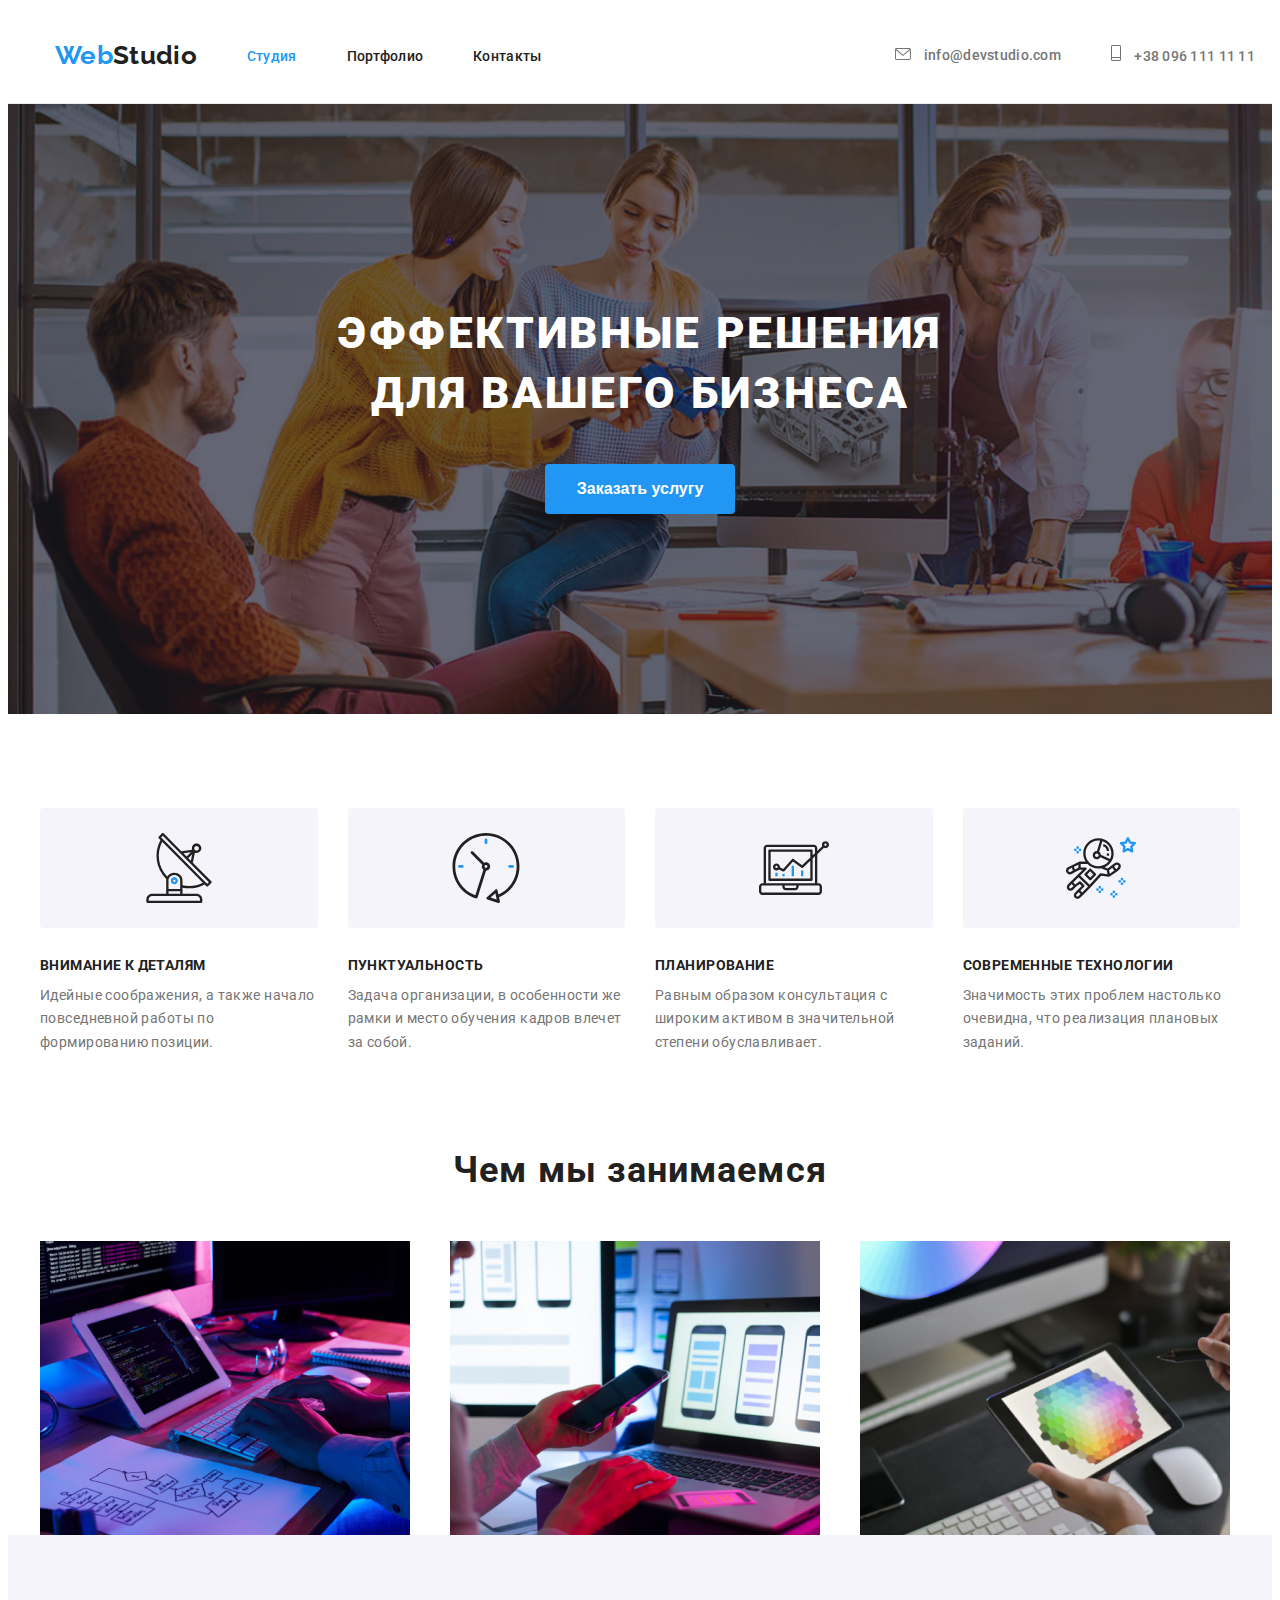
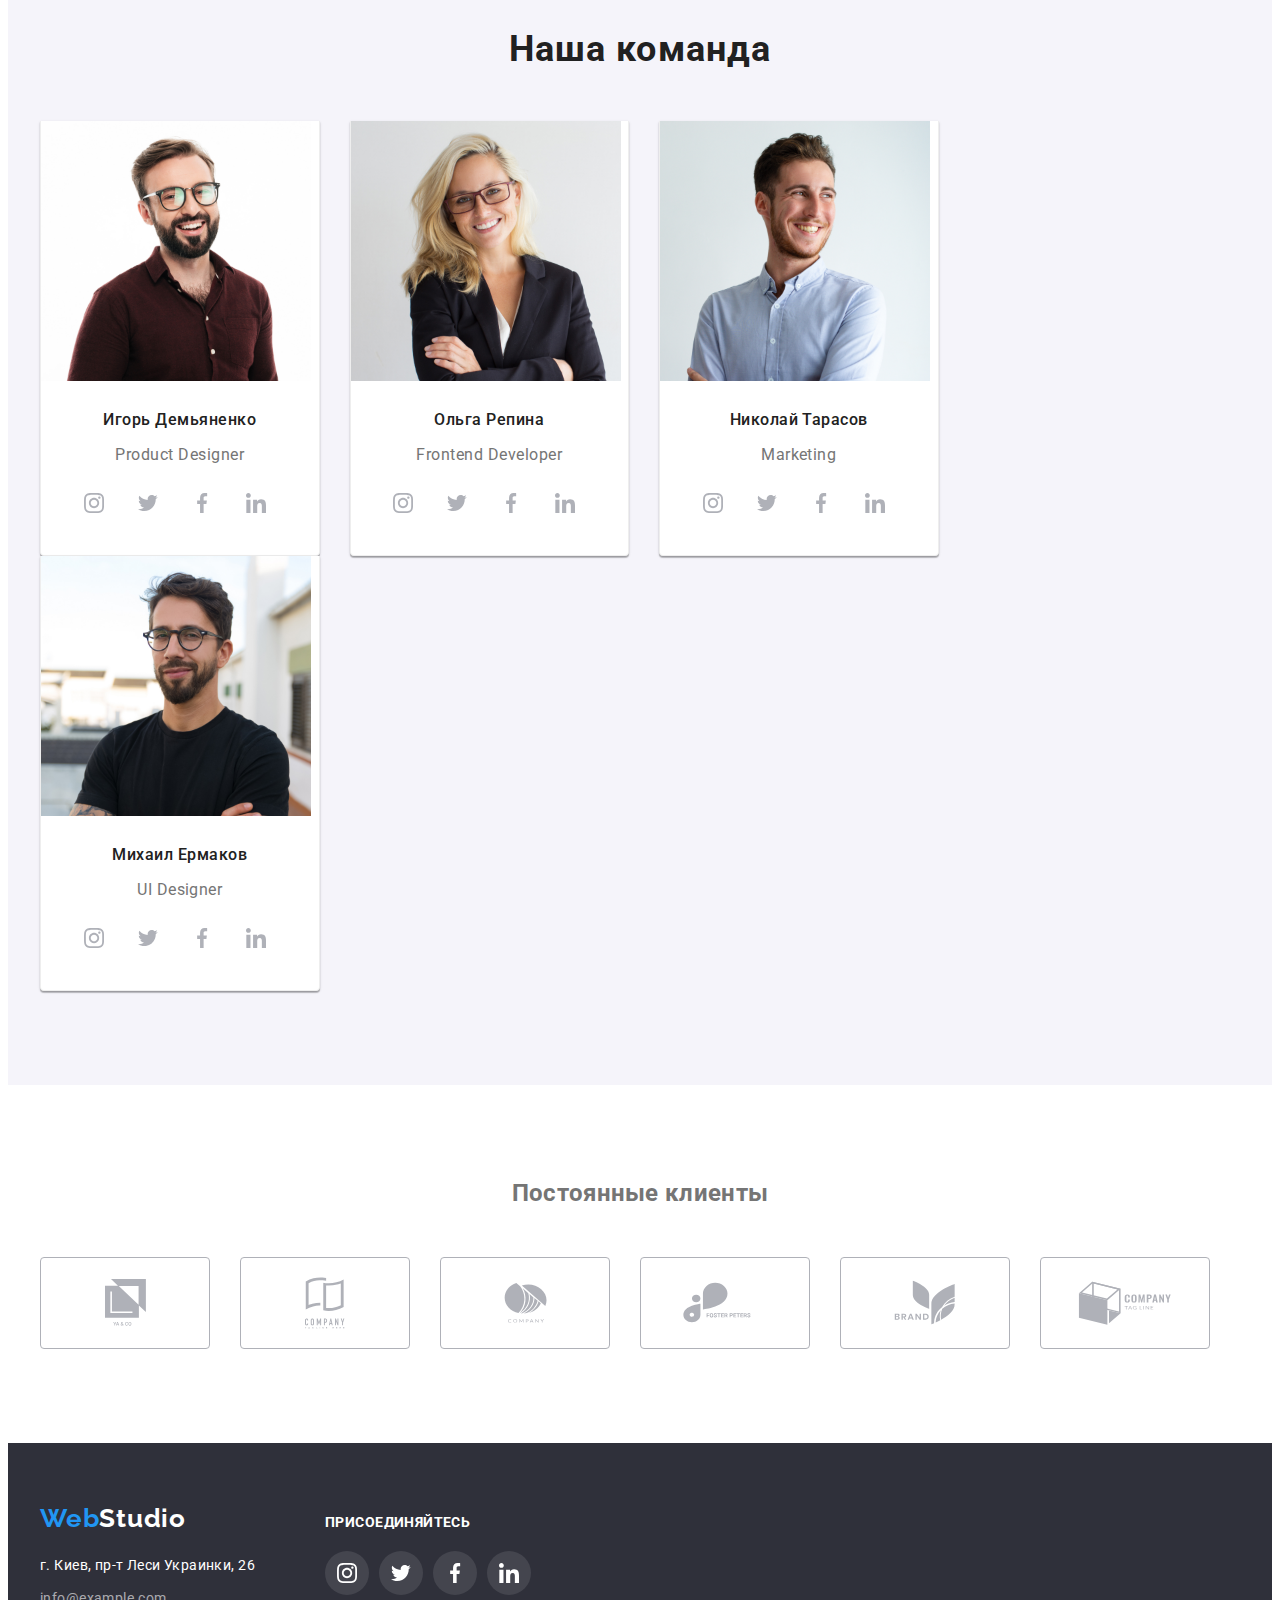
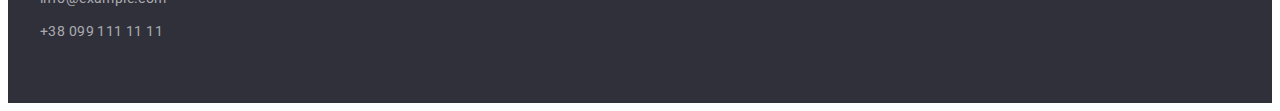
==== index.html @ 1c89daea "lool" ====
<!DOCTYPE html>
<html lang="en">
<head>
    <meta charset="UTF-8">
    <meta http-equiv="X-UA-Compatible" content="IE=edge">
    <meta name="viewport" content="width=device-width, initial-scale=1.0">
    <title>Document</title>
    <link href="https://fonts.googleapis.com/css2?family=Roboto:wght@400;500;700;900&display=swap" rel="stylesheet">
    <link href="https://fonts.googleapis.com/css2?family=Raleway:wght@700&display=swap" rel="stylesheet">
    <link rel="stylesheet" href="https://cdnjs.cloudflare.com/ajax/libs/modern-normalize/1.1.0/modern-normalize.min.css" integrity="sha512-wpPYUAdjBVSE4KJnH1VR1HeZfpl1ub8YT/NKx4PuQ5NmX2tKuGu6U/JRp5y+Y8XG2tV+wKQpNHVUX03MfMFn9Q==" crossorigin="anonymous" referrerpolicy="no-referrer" />
<link rel="stylesheet" href="./css/styles.css">
</head>

<body>
    <header class="page-header">
        <div class="container main-nav" >
        <a href="" class="logo">Web<span class="logo-studio">Studio</span></a>
      
        <nav class="head-nav"> 
            <ul class="site-nav list">
                <li class="item"><a href="" class="link active-storage">Студия</a></li>
                <li class="item"><a href="portfolio.html" class="link">Портфолио</a></li>
                <li class="item"><a href="" class="link">Контакты</a></li>
            </ul>
        </nav>

        <ul class="auth-nav">
            <li class="item">
                <a href="mailto:info@devstudio.com" class="content">
                <svg class="contact-svg" height="12" width="16">
                    <use href="../image/sprite.svg#icon-post" class="contact-hover"></use>
                </svg>
                 info@devstudio.com
            </a>
        </li>
            <li class="item">
                <a href="tell:+380961111111" class="content">
                <svg class="contact-svg" height="16" width="10">
                    <use href="../image/sprite.svg#icon-phone-number" class="contact-hover"></use>
                </svg>
                +38 096 111 11 11  
            </a>
        </li>

        </ul>
    </div>
    </header>

    <div class="container">

    </div>

        <main>
        <section class="hero">
            <div class="hero-section">
            <h1 class="hero-title">Эффективные решения <br>
                для вашего бизнеса</h1>
            <button type="button" class="hero-button">
                Заказать услугу
            </button>
        </div>
        </section>

    <section class="head-info-section section">
        <div class="container main-info">
        <ul class="site-info">
            <li class="item advantages-content icon-antena">
                <h2 class="section-title">Внимание к деталям</h2>
                <p class="section-p">
                    Идейные соображения, а также начало повседневной 
                    работы по формированию позиции.
                </p>
            </li>
            <li class="item advantages-content icon-time">
                <h2 class="section-title">Пунктуальность</h2>
                <p class="section-p">
                    Задача организации, в особенности же
                     рамки и место обучения кадров влечет за собой.
                </p>
            </li>
            <li class="item advantages-content icon-notebook">
                <h2 class="section-title">Планирование</h2>
                <p class="section-p">
                    Равным образом консультация с 
                    широким активом в значительной степени обуславливает.
                </p>
            </li>
            <li class="item advantages-content icon-cosmo">
                <h2 class="section-title">Современные технологии</h2>
                <p class="section-p">
                    Значимость этих
                     проблем настолько очевидна, что реализация плановых заданий.
                </p>
            </li>
        </ul>
    </div>
    </section>

    <section class="index-photo-section ">
        <div class="container">

        <h2 class="index-photo-title">Чем мы занимаемся</h2>
        
        <ul class="index-photo-list">
            <li class="index-photo-item">
                <img src="image/img.jpg" alt="Планшет с клавиатурой" width="370">
            </li>
            <li class="index-photo-item">
                <img src="image/float.jpg" alt="Телефон в руках" width="370">
            </li>
            <li class="index-photo-item">
                <img src="image/gg.jpg" alt="Палитра в планешете" width="370">           
            </li>
        </ul>
    </div>
    </section>

    <section class="team-section section" >
        <div class="container">

        <h2 class="team-section-title">Наша команда</h2>
        
        <ul class="team-list">
            <li class="team-item">
                <img src="image/team1.jpg" alt="фото Игорь Демьяненко" width="270">
            <div class="team-div">
                <h3 class="name">Игорь Демьяненко</h3>
                <p class="section-p3">Product Designer</p>
                
                <ul class="social-list">
                    <li class="social-item">
                        <a href ="" class="social-link">
                            <svg class="social-icon" height="20" width="20">
                                <use href="../image/sprite.svg#icon-instagram"></use>
                            </svg>
                        </a>  
                    </li>
                    <li class="social-item">
                        <a href ="" class="social-link">
                            <svg class="social-icon" height="20" width="20">
                                <use href="../image/sprite.svg#icon-twitter"></use>
                            </svg>
                        </a> 
                    </li>
                    <li class="social-item">
                        <a href ="" class="social-link">
                            <svg class="social-icon" height="20" width="20">
                                <use href="../image/sprite.svg#icon-facebook"></use>
                            </svg>
                        </a> 
                    </li>
                    <li class="social-item">
                        <a href ="" class="social-link">
                            <svg class="social-icon" height="20" width="20">
                                <use href="../image/sprite.svg#icon-linkedin"></use>
                            </svg>
                        </a> 
                    </li>
                </ul>
            </div>
            </li>

            <li class="team-item">
                <img src="image/team2.jpg" alt="фото Ольга Репина" width="270">
                <div class="team-div">
                <h3 class="name">Ольга Репина</h3>
                <p class="section-p3">Frontend Developer</p>
                
                <ul class="social-list">
                    <li class="social-item">
                        <a href ="" class="social-link">
                            <svg class="social-icon" height="20" width="20">
                                <use href="../image/sprite.svg#icon-instagram"></use>
                            </svg>
                        </a>  
                    </li>
                    <li class="social-item">
                        <a href ="" class="social-link">
                            <svg class="social-icon" height="20" width="20">
                                <use href="../image/sprite.svg#icon-twitter"></use>
                            </svg>
                        </a> 
                    </li>
                    <li class="social-item">
                        <a href ="" class="social-link">
                            <svg class="social-icon" height="20" width="20">
                                <use href="../image/sprite.svg#icon-facebook"></use>
                            </svg>
                        </a> 
                    </li>
                    <li class="social-item">
                        <a href ="" class="social-link">
                            <svg class="social-icon" height="20" width="20">
                                <use href="../image/sprite.svg#icon-linkedin"></use>
                            </svg>
                        </a> 
                    </li>
                </ul>
            </div>
            </li>

            <li class="team-item">
                <img src="image/team4.jpg" alt="фото Николай Тарасов" width="270">
                <div class="team-div">
                <h3 class="name">Николай Тарасов</h3>
                <p class="section-p3">Marketing</p>

                <ul class="social-list">
                    <li class="social-item">
                        <a href ="" class="social-link">
                            <svg class="social-icon" height="20" width="20">
                                <use href="../image/sprite.svg#icon-instagram"></use>
                            </svg>
                        </a>  
                    </li>
                    <li class="social-item">
                        <a href ="" class="social-link">
                            <svg class="social-icon" height="20" width="20">
                                <use href="../image/sprite.svg#icon-twitter"></use>
                            </svg>
                        </a> 
                    </li>
                    <li class="social-item">
                        <a href ="" class="social-link">
                            <svg class="social-icon" height="20" width="20">
                                <use href="../image/sprite.svg#icon-facebook"></use>
                            </svg>
                        </a> 
                    </li>
                    <li class="social-item">
                        <a href ="" class="social-link">
                            <svg class="social-icon" height="20" width="20">
                                <use href="../image/sprite.svg#icon-linkedin"></use>
                            </svg>
                        </a> 
                    </li>
                </ul>
            </div>
            </li>

            <li class="team-item">
                <img src="image/team3.jpg" alt="фото Михаил Ермаков" width="270">
                <div class="team-div">
                <h3 class="name">Михаил Ермаков</h3>
                <p class="section-p3">UI Designer</p>

                <ul class="social-list">
                    <li class="social-item">
                        <a href ="" class="social-link">
                            <svg class="social-icon" height="20" width="20">
                                <use href="../image/sprite.svg#icon-instagram"></use>
                            </svg>
                        </a>  
                    </li>
                    <li class="social-item">
                        <a href ="" class="social-link">
                            <svg class="social-icon" height="20" width="20">
                                <use href="../image/sprite.svg#icon-twitter"></use>
                            </svg>
                        </a> 
                    </li>
                    <li class="social-item">
                        <a href ="" class="social-link">
                            <svg class="social-icon" height="20" width="20">
                                <use href="../image/sprite.svg#icon-facebook"></use>
                            </svg>
                        </a> 
                    </li>
                    <li class="social-item">
                        <a href ="" class="social-link">
                            <svg class="social-icon" height="20" width="20">
                                <use href="../image/sprite.svg#icon-linkedin"></use>
                            </svg>
                        </a> 
                    </li>
                </ul>
            </div>
            </li>
        </ul>
    </div>
    </section>

    <section class="regular-clients-section section">
        <div class="container">
      <h2 class="regular-clients-title">Постоянные клиенты</h2>
      <ul class="regular-clients-list">
        <li class="regular-clients-item">
            <a href="" class="regular-clients-link">
            <svg class="" height="47" width="41">
                <use href="../image/sprite.svg#icon-group-6"></use>
            </svg>
        </a>
        </li>
        <li class="regular-clients-item">
            <a href="" class="regular-clients-link">
            <svg class="" height="52" width="40">
                <use href="../image/sprite.svg#icon-group-4"></use>
            </svg>
        </a>
        </li>
        <li class="regular-clients-item">
            <a href="" class="regular-clients-link">
            <svg class="" height="41" width="43">
                <use href="../image/sprite.svg#icon-group-1"></use>
            </svg>
        </a>
        </li>
        <li class="regular-clients-item">
            <a href="" class="regular-clients-link">
            <svg class="" height="41" width="84">
                <use href="../image/sprite.svg#icon-group-2"></use>
            </svg>
        </a>
        </li>
        <li class="regular-clients-item">
            <a href="" class="regular-clients-link">
            <svg class="" height="45" width="62">
                <use href="../image/sprite.svg#icon-group-3"></use>
            </svg>
        </a>
        </li>
        <li class="regular-clients-item">
            <a href="" class="regular-clients-link">
            <svg class="" height="44" width="94">
                <use href="../image/sprite.svg#icon-group5"></use>
            </svg>
        </a>
        </li>
      </ul>
    </div>
    </section>
    </main>

    <footer class="footer">
        <div class="container footer-container">
        <div class="low-nav">
        <a href="" class="low-logo">Web<span class="logo-studio4">Studio</span></a>
    <address>
        <ul class="footer-list">
            <li class="footer-list-item address">
                <a href="" class="address">г. Киев, пр-т Леси Украинки, 26</a>
            </li>
            <li class="footer-list-item footer-post">
                <a href="" class="footer-post">info@example.com</a>
            </li>
            <li class="footer-list-item footer-number">
                <a href="" class="footer-number">+38 099 111 11 11</a>
            </li>
        </ul>
    </address>
    </div>
    <div class="social-link-section">
        <h2 class="social-link-title">присоединяйтесь</h2>
        <ul class="social-link-list">
            <li class="social-link-item">
                <a href ="" class="footer-social-link">
                <svg class="footer-social-icon" height="20" width="20">
                    <use href="../image/sprite.svg#icon-instagram"></use>
                </svg>
            </a>
            </li>
            <li class="social-link-item">
                <a href ="" class="footer-social-link">
                    <svg class="footer-social-icon" height="20" width="20">
                        <use href="../image/sprite.svg#icon-twitter"></use>
                    </svg>
                </a>  
            </li> 
            <li class="social-link-item">
                <a href ="" class="footer-social-link">
                    <svg class="footer-social-icon" height="20" width="20">
                        <use href="../image/sprite.svg#icon-facebook"></use>
                    </svg>
                </a>  
            </li>
            <li class="social-link-item">
                <a href ="" class="footer-social-link">
                    <svg class="footer-social-icon" height="20" width="20">
                        <use href="../image/sprite.svg#icon-linkedin"></use>
                    </svg>
                </a>  
            </li>
        </ul>
    </div>
</div>
    </footer>
</body>
</html>
---- css/styles.css ----
:root {
  --primary-text-color: #757575;
  --caption-text-color: #212121;
  --title-text-color: #ffffff;
  --accent-color: #2196f3;
  --dark-backgroung: #2f303a;
  --light-background: #f5f4fa;
  --footer-text-color: rgba(255, 255, 255, 0.6);
}

body {  
    background-color: #ffffff;
    color: var(--primary-text-color) ;
    ;
    font-family: Roboto, sans-serif;
    letter-spacing: 0.02em;
}

h1,
h2,
h3,
h4,
h5,
h6,
p {
 margin-top: 0;
 margin-bottom: 0;
}

ul,
ol {
  margin-top: 0;
  margin-bottom: 0;
  padding-left: 0;
}
img {
  display: block;
  max-width: 100%;
  height: auto;
}

.list {
  padding: 0;
  margin: 0;
  font-weight: 500;
font-size: 16px;
line-height: 1.62;
letter-spacing: 0.03em;
}

.list {
  list-style: none;
}
.container {
  margin: 0 auto;
  padding: 0 15px;
  width: 1200px;
}
.page-header {
  background-color: #ffffff;
  padding: 32px;
  border-bottom: 1px solid #ececec;
}

/* _______MAIN-NAV_______ */

.main-nav {
  display: flex;
  align-items: center;
}


ul {
    list-style: none;
}

/* цвет основного текста #212121 */

/* вторичный цвет текста #757575 */

/* третий rgba(255, 255, 255, 0,6) */

/* белый #FFFFFF */

/* акцент #2196F3 */

/* основной цвет фона #FFFFFF */

/* вторичный цвет фона #F5F4FA */

/* доп цвет фона #2F303A */

.logo {
    color: var(--accent-color);
    text-decoration: none;
    font-family: Raleway, cursive;
    font-style: normal;
    font-weight: 700;
    font-size: 26px;
    line-height: 1.19;
}

.low-logo {
  color: var(--caption-text-color);
  text-decoration: none;
  font-family: Raleway, cursive;

  font-size: 26px;
line-height: 1.19;
letter-spacing: 0.03em;
color: var(--accent-color);
font-weight: 700;
}


/* site nav */

.head-nav {
  margin-left: 50px;
}

.site-nav {
  display: flex;
}

.site-nav .item + .item {
  margin-left: 50px;
}



.site-nav .link {
    color: var(--caption-text-color);
    text-decoration: none;

font-style: normal;
font-weight: 500;
font-size: 14px;
line-height: 1.14;
letter-spacing: 0.02em;

}
.site-nav .active-storage {
    color: var(--accent-color);
    text-decoration: none;
    font-size: 14px;
line-height: 1.14;
letter-spacing: 0.02em;

color: var(--accent-color);

}
.site-nav .link:hover,
.site-nav .link:focus {
  color: var(--accent-color);
}

.site-info {
  display: flex;
  flex-wrap: wrap;
  margin-left: -30px;
}

.regular-clients-title {
  display: flex;
  justify-content: center;
  margin-bottom: 50px;
}

.regular-clients-link:hover {
 fill: #2196f3;
 border: 1px solid #2196f3;
}

.regular-clients-list {
  display: flex;
}

.regular-clients-link {
  width: 170px;
  height: 92px;
  fill: rgba(175, 177, 184, 1);
  border: 1px solid #AFB1B8;
  box-sizing: border-box;
  border-radius: 4px;
  display: flex;
  justify-content: center;
  align-items: center;
}

.regular-clients-item:not(:last-child) {
  margin-right: 30px;
}


.hero {
  background-image: linear-gradient(
    to right,
   rgba(47, 48, 58, 0.4),
   rgba(47, 48, 58, 0.4)
    ),
    url("../image/background.jpg");
  text-align: center;
  padding: 200px 0;
  max-width: 1600px;
  background-size: cover;
  background-repeat: no-repeat;
  background-color: var(--dark-backgroung); 
}


.hero-title {
  color: var(--title-text-color);
  margin-top: 0;

font-style: normal;
font-weight: 900;
font-size: 44px;
line-height: 1.36;


text-align: center;
letter-spacing: 0.06em;
text-transform: uppercase;
}

.content {
  text-decoration: none;
  font-weight: 500;
  font-size: 14px;
  line-height: 1.14;
  letter-spacing: 0.02em;
  
  color: #757575;
}

.content:hover,
 
.content:focus {
   color: var(--accent-color); 
}

.content:hover,
.content:focus {
 color: var(--accent-color);
}

.auth-nav {
  display: flex;
  margin-left: auto;
}

.auth-nav .item + .item {
  margin-left: 50px;
}

.footer
.content {  
   color: rgba(255, 255, 255, 0.6);
   text-decoration: none;
}

.footer .content:hover,
.footer .content:focus {
   color: var(--accent-color); 
}

.index-photo-list {
  display: flex;
  flex-wrap: wrap;
  margin-left: -30px;
}

.index-photo-item {
  --grid-item: 3;
  margin-left: 30px;
}

.index-photo-item {
  flex-basis: calc((100% - 30px * var(--grid-item)) / var(--grid-item));
}

.team-list {
  display: flex;
  flex-wrap: wrap;
  margin-left: -30px;

}

.team-item {
  --grid-item: 4;
  margin-left: 30px ;
  background-color: #ffffff;
}

.team-item {
  flex-basis: calc((100% - 30px * var(--grid-item)) / var(--grid-item));
}

.advantages-content {
  --grid-item: 4;
  margin-left: 30px;
}

.advantages-content::before {
  display: block;
  background-size: contain;
  background-position: center;
  background-repeat: no-repeat;
  content: '';
  height: 120px;
  margin-bottom: 30px;
  background-color: #F5F4FA;
  border-radius: 4px;
}

.icon-antena::before {
  background-image: url(../image/info-section/Group\ 1.svg);
}

.icon-time::before {
  background-image: url(../image/info-section/Group\ 2.svg);
}

.icon-notebook::before {
  background-image: url(../image/info-section/Group\ 3.svg);
}

.icon-cosmo::before {
  background-image: url(../image/info-section/Group\ 4.svg)
}


.advantages-content {
  flex-basis: calc((100% - 30px * var(--grid-item)) / var(--grid-item));
}

.section {
  padding: 94px 0;
}

.team-section {
  background-color: #F5F4FA;
}
 
.contact-svg {
  margin-right: 10px;
  fill: currentColor;
}

.content:hover,
.content:focus {
  color: #2196f3;
}
.section-title {
  font-size: 14px;
  line-height: 1.14;
  letter-spacing: 0.03em;
  text-transform: uppercase;
  font-weight: 700;
  margin-bottom: 10px ;
  
  color: var(--caption-text-color);
}

.section-p {
  font-size: 14px;
line-height: 1.71;
letter-spacing: 0.03em;
}

.index-photo-title {
  font-size: 36px;
  line-height: 1.17;
  text-align: center;
  letter-spacing: 0.03em;
  margin-bottom: 50px;
  
  color: var(--caption-text-color);
  
}

.team-item{
  box-shadow: 0px 1px 3px rgb(0 0 0 / 12%), 
  0px 1px 1px rgb(0 0 0 / 14%),
   0px 2px 1px rgb(0 0 0 / 20%);
    border-radius: 0px 0px 4px 4px;
  border-bottom: 1px solid #eeeeee;
    border-left: 1px solid #eeeeee;
    border-right: 1px solid #eeeeee;
  
}

.team-div {
  padding-top: 30px;
  padding-bottom: 30px;
  text-align: center;
}

.name {
  font-weight: 500;
font-size: 16px;
line-height: 1.18;
letter-spacing: 0.03em;
color: var(--caption-text-color);
margin-bottom: 16px;

}

.team-section-title {
  font-size: 36px;
line-height: 1.16;
text-align: center;
letter-spacing: 0.03em;
font-weight: 700;
margin-bottom: 50px;

color: var(--caption-text-color);
}

.section-p3 {
  font-size: 16px;
line-height: 1.18;
letter-spacing: 0.03em;
margin-bottom: 16px;

color: var(--primary-text-color);
}

.address {
  font-size: 14px;
line-height: 1.71;
letter-spacing: 0.03em;
font-style: normal;
text-decoration: none;
margin-top: 20px;

color: var(--title-text-color);
}

.footer-post {
  font-size: 14px;
line-height: 1.71;
letter-spacing: 0.03em;
text-decoration: none;
margin-top: 9px;

color: var(--footer-text-color);
}

.footer-number {
  font-size: 14px;
line-height: 1.71;
letter-spacing: 0.03em;
text-decoration: none;
margin-top: 9px;
  
color: var(--footer-text-color);
}



.hero-button {
  background-color: #2196f3;
  font-size: 16px;
line-height: 1.875;
border-radius: 4px;
border: none;
font-weight: 700;
cursor: pointer;
display: block;
margin: 40px auto 0 auto;
padding: 10px;
padding-left: 32px;
padding-right: 32px;

color: var(--title-text-color);
}

.footer {
  background-color: var(--dark-backgroung);
}

.footer-container {
  display: flex;
  align-items: baseline;
}

.social-link-section {
  margin-left: 70px;
}

.social-list {
  display: flex;
  justify-content: center;

}

.social-item {
  background-color: rgba(255, 255, 255, 0.1);
}


.social-link {
  fill: rgba(175, 177, 184, 1);
  width: 44px;
  height: 44px;
  border-radius: 50px;
  display: flex;
  justify-content: center;
  align-items: center;
}

.social-link:not(last-child) {
  margin-right: 10px;
}

.social-link:hover {
  background-color: #2196f3;
  fill: rgba(255, 255, 255, 1);
}

.footer-social-link {
  fill: rgba(255, 255, 255, 1);
  width: 44px;
  height: 44px;
  border-radius: 50px;
  background-color: rgba(255, 255, 255, 0.1);
  display: flex;
  justify-content: center;
  align-items: center;
}

.footer-social-link:hover {
  background-color: var(--accent-color);
}

.social-link-list {
  display: flex;
}

.social-link-title {
  margin-bottom: 20px;
  font-weight: 700;
  font-size: 14px;
  line-height: 1.14;
  letter-spacing: 0.03em;
  text-transform: uppercase;

color: var(--title-text-color);
}

.social-link-item:not(:last-child) {
  margin-right: 10px;
}

.low-footer {
  background-color: var(--dark-backgroung); 
}

/* PORTFOLIO */

.auth-nav-2 
.portfolio-post {
text-decoration: none;
font-weight: 500;
font-size: 14px;
line-height: 1.14;
letter-spacing: 0.02em;

color: #757575;
}

.portfolio-button-list {
  justify-content: center;
  margin-bottom: 50px;
  margin-left: -8px;
}

.portfolio-button-item:not(:last-child) {
  margin-left: 8px;
}



.portfolio-button-list {
  display: flex;
  flex-wrap: wrap;
}

.portfolio-button-item {
 margin-left: 8px;
}

.portfolio-button-item {
  flex-basis: calc((100% - 80px * var(--grid-item)) / var(--grid-item));
}


.auth-nav-2
.portfolio-number {
  text-decoration: none;
  font-weight: 500;
  font-size: 14px;
  line-height: 1.14;
  letter-spacing: 0.02em;
  
  color: #757575;
  }

.portfolio-number:hover,
.portfolio-number:focus {
color: var(--accent-color);
}

.portfolio-post:hover,
.portfolio-post:focus {
color: var(--accent-color);
}

.portfolio-number,
.portfolio-post {
  color: var(--caption-text-color);
}
.portfolio-photo-section {
  margin-left: -30px;
  margin-top: -30px;
  display: flex;
  flex-wrap: wrap;
  
}

.portfolio-item {
  margin-left: 30px;
  margin-top: 30px;
}


.portfolio-item:hover {
  box-shadow: 0px 1px 1px rgba(0, 0, 0, 0.12), 0px 4px 4px rgba(0, 0, 0, 0.06), 1px 4px 6px rgba(0, 0, 0, 0.16);
}

.portfolio-item:focus {
  box-shadow: 0px 1px 1px rgba(0, 0, 0, 0.12), 0px 4px 4px rgba(0, 0, 0, 0.06), 1px 4px 6px rgba(0, 0, 0, 0.16);
 }

.portfolio-title {
  font-weight: 700;
font-size: 18px;
line-height: 2;
letter-spacing: 0.06em;
margin-bottom: 4px;

color: var(--caption-text-color);
}

.photo-div-description {
  border-bottom: 1px solid #eeeeee;
    border-left: 1px solid #eeeeee;
    border-right: 1px solid #eeeeee;
    padding: 20px 24px;
}

.portfolio-p {
  font-size: 16px;
line-height: 1.87;
letter-spacing: 0.03em;

color: var(--primary-text-color);
}

.portfolio-low-logo {
  font-family: Raleway, cursive;
  text-decoration: none;
  font-weight: 700;
font-size: 26px;
line-height: 1.19;
letter-spacing: 0.03em;

color: var(--accent-color);

}

.footer-list {
  display: inline-block;
}

.footer-list-item {
  font-size: 14px;
  line-height: 1.71;
  letter-spacing: 0.03em;
  font-style: normal;
  text-decoration: none;

}

.footer {
  padding: 60px 0 60px 0;
}


.portfolio-address {
  font-size: 14px;
line-height: 1.71;
letter-spacing: 0.03em;
font-style: normal;
text-decoration: none;


color: var(--title-text-color);
}

.portfolio-post2 {
  font-size: 14px;
line-height: 1.71;
letter-spacing: 0.03em;
text-decoration: none;

color: var(--footer-text-color);
}

.portfolio-number2 {
  font-size: 14px;
line-height: 1.71;
letter-spacing: 0.03em;
text-decoration: none;

color: var(--footer-text-color);
}
 
.button-item {
font-weight: 500;
font-size: 16px;
line-height: 1.62;
background-color: var(--light-background);
padding: 6px 22px;
text-align: center;
letter-spacing: 0.03em;
border-radius: 4px;
border: none;

color: #212121;
}



.button-item:hover,
.button-item:focus {
  color: var(--title-text-color);
  background-color: var(--accent-color);
}



.logo-studio {
  color: var(--caption-text-color);
}

.logo-studio2 {
  color: var(--title-text-color);
}

.logo-studio3 {
  color: var(--caption-text-color);
}

.logo-studio4 {
  color: var(--title-text-color);
}
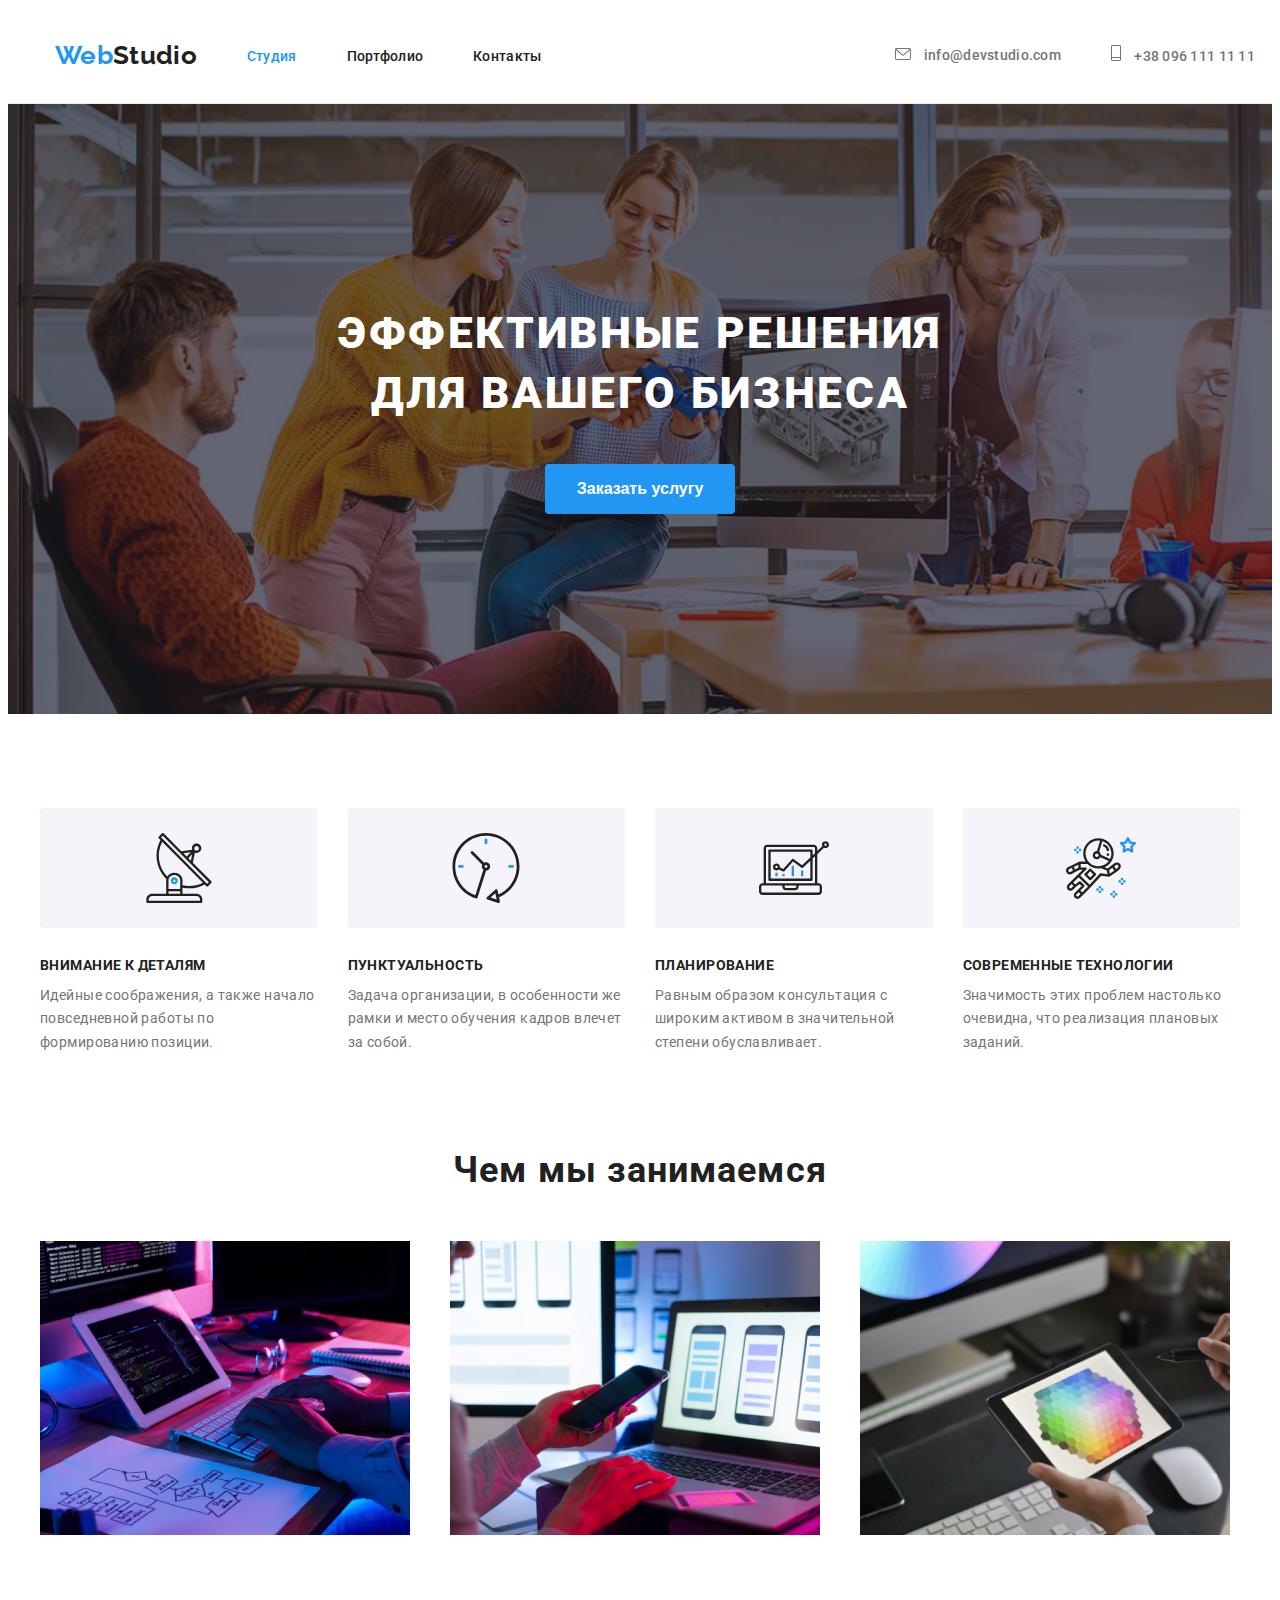
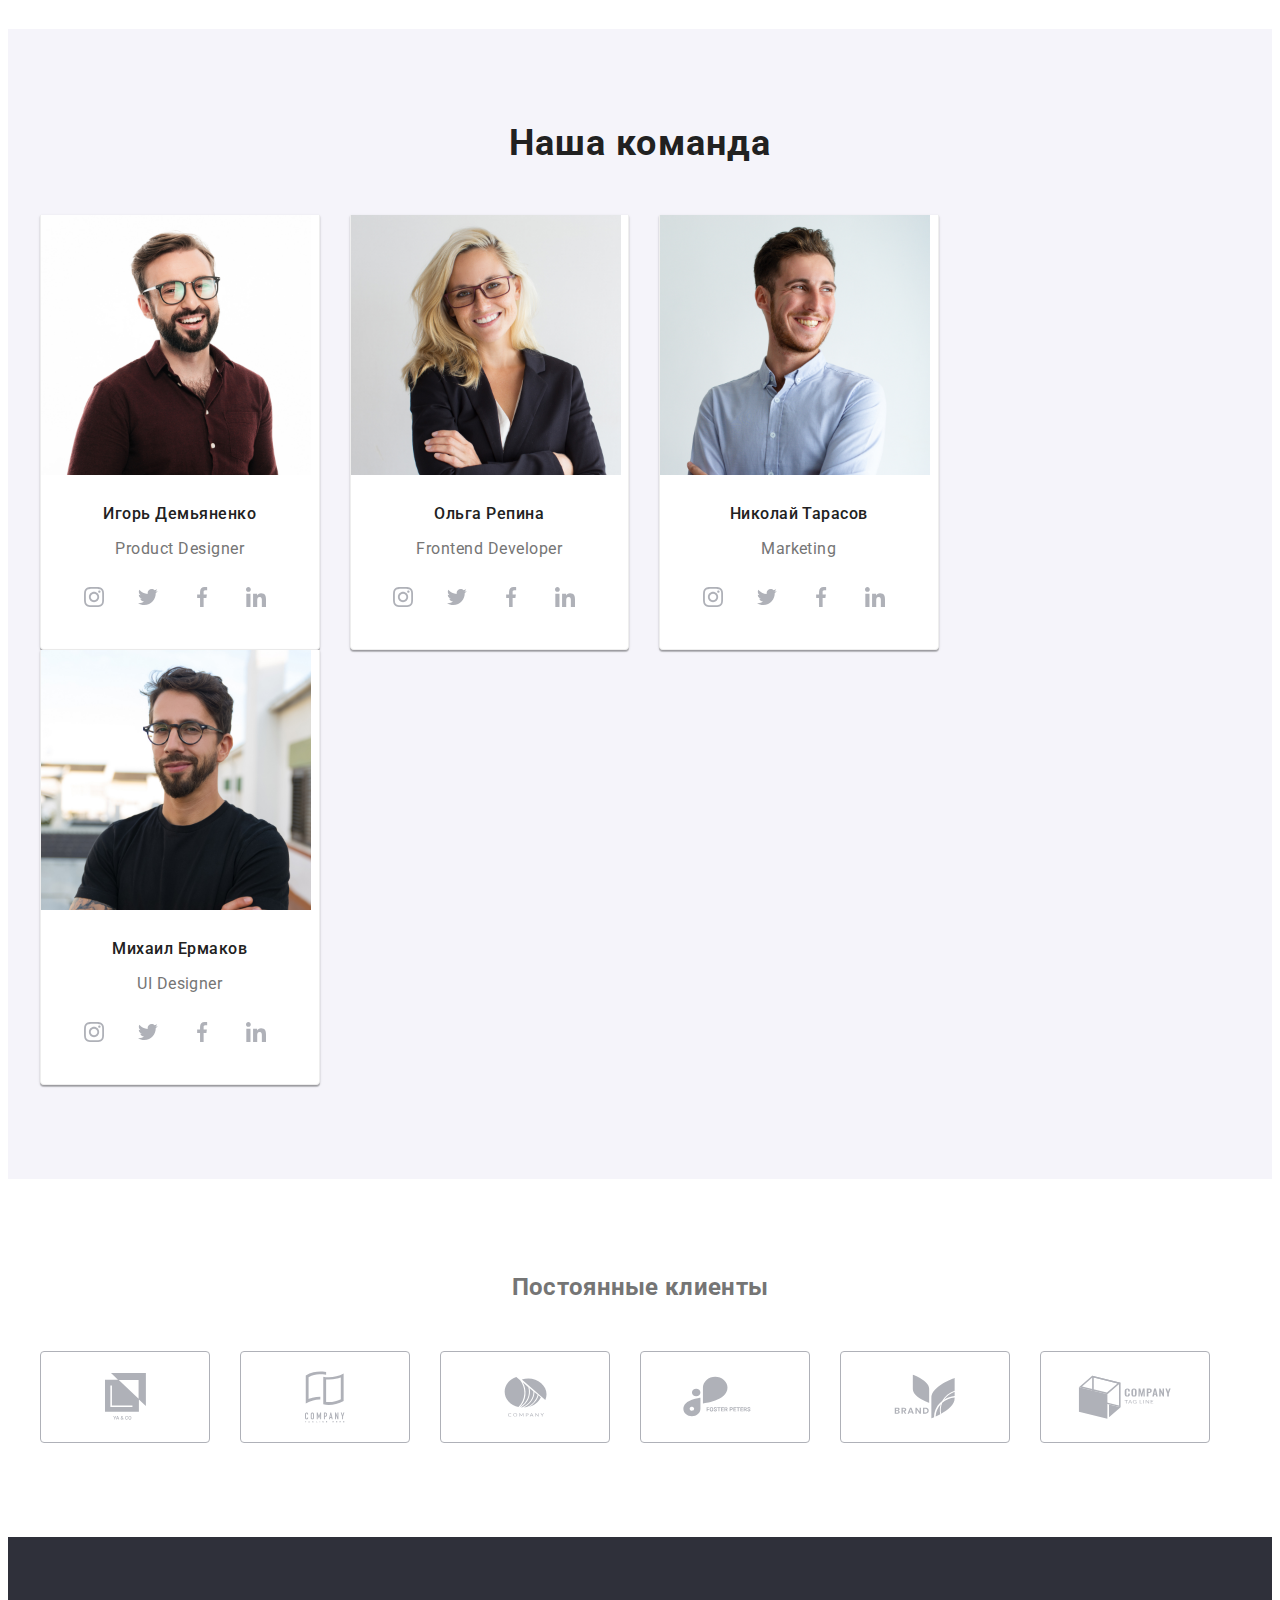
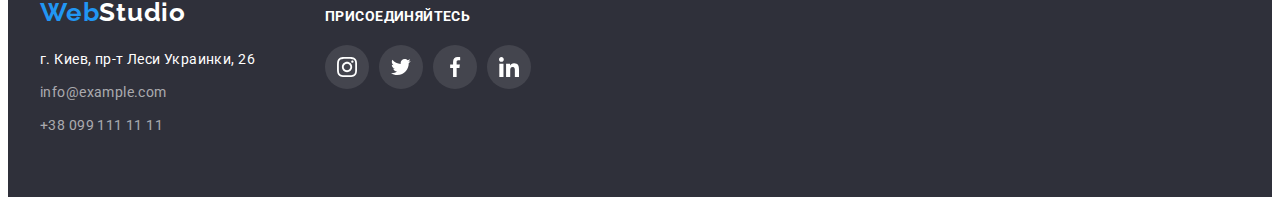
==== commit daf231e0: "lol" ====
--- a/index.html
+++ b/index.html
@@ -28,7 +28,7 @@
             <li class="item">
                 <a href="mailto:info@devstudio.com" class="content">
                 <svg class="contact-svg" height="12" width="16">
-                    <use href="../image/sprite.svg#icon-post" class="contact-hover"></use>
+                    <use href="./image/sprite.svg#icon-post" class="contact-hover"></use>
                 </svg>
                  info@devstudio.com
             </a>
@@ -36,7 +36,7 @@
             <li class="item">
                 <a href="tell:+380961111111" class="content">
                 <svg class="contact-svg" height="16" width="10">
-                    <use href="../image/sprite.svg#icon-phone-number" class="contact-hover"></use>
+                    <use href="./image/sprite.svg#icon-phone-number" class="contact-hover"></use>
                 </svg>
                 +38 096 111 11 11  
             </a>
@@ -96,9 +96,8 @@
     </div>
     </section>
 
-    <section class="index-photo-section ">
+    <section class="index-photo-section section ">
         <div class="container">
-
         <h2 class="index-photo-title">Чем мы занимаемся</h2>
         
         <ul class="index-photo-list">
@@ -131,28 +130,28 @@
                     <li class="social-item">
                         <a href ="" class="social-link">
                             <svg class="social-icon" height="20" width="20">
-                                <use href="../image/sprite.svg#icon-instagram"></use>
+                                <use href="./image/sprite.svg#icon-instagram"></use>
                             </svg>
                         </a>  
                     </li>
                     <li class="social-item">
                         <a href ="" class="social-link">
                             <svg class="social-icon" height="20" width="20">
-                                <use href="../image/sprite.svg#icon-twitter"></use>
-                            </svg>
-                        </a> 
-                    </li>
-                    <li class="social-item">
-                        <a href ="" class="social-link">
-                            <svg class="social-icon" height="20" width="20">
-                                <use href="../image/sprite.svg#icon-facebook"></use>
-                            </svg>
-                        </a> 
-                    </li>
-                    <li class="social-item">
-                        <a href ="" class="social-link">
-                            <svg class="social-icon" height="20" width="20">
-                                <use href="../image/sprite.svg#icon-linkedin"></use>
+                                <use href="./image/sprite.svg#icon-twitter"></use>
+                            </svg>
+                        </a> 
+                    </li>
+                    <li class="social-item">
+                        <a href ="" class="social-link">
+                            <svg class="social-icon" height="20" width="20">
+                                <use href="./image/sprite.svg#icon-facebook"></use>
+                            </svg>
+                        </a> 
+                    </li>
+                    <li class="social-item">
+                        <a href ="" class="social-link">
+                            <svg class="social-icon" height="20" width="20">
+                                <use href="./image/sprite.svg#icon-linkedin"></use>
                             </svg>
                         </a> 
                     </li>
@@ -170,28 +169,28 @@
                     <li class="social-item">
                         <a href ="" class="social-link">
                             <svg class="social-icon" height="20" width="20">
-                                <use href="../image/sprite.svg#icon-instagram"></use>
+                                <use href="./image/sprite.svg#icon-instagram"></use>
                             </svg>
                         </a>  
                     </li>
                     <li class="social-item">
                         <a href ="" class="social-link">
                             <svg class="social-icon" height="20" width="20">
-                                <use href="../image/sprite.svg#icon-twitter"></use>
-                            </svg>
-                        </a> 
-                    </li>
-                    <li class="social-item">
-                        <a href ="" class="social-link">
-                            <svg class="social-icon" height="20" width="20">
-                                <use href="../image/sprite.svg#icon-facebook"></use>
-                            </svg>
-                        </a> 
-                    </li>
-                    <li class="social-item">
-                        <a href ="" class="social-link">
-                            <svg class="social-icon" height="20" width="20">
-                                <use href="../image/sprite.svg#icon-linkedin"></use>
+                                <use href="./image/sprite.svg#icon-twitter"></use>
+                            </svg>
+                        </a> 
+                    </li>
+                    <li class="social-item">
+                        <a href ="" class="social-link">
+                            <svg class="social-icon" height="20" width="20">
+                                <use href="./image/sprite.svg#icon-facebook"></use>
+                            </svg>
+                        </a> 
+                    </li>
+                    <li class="social-item">
+                        <a href ="" class="social-link">
+                            <svg class="social-icon" height="20" width="20">
+                                <use href="./image/sprite.svg#icon-linkedin"></use>
                             </svg>
                         </a> 
                     </li>
@@ -209,28 +208,28 @@
                     <li class="social-item">
                         <a href ="" class="social-link">
                             <svg class="social-icon" height="20" width="20">
-                                <use href="../image/sprite.svg#icon-instagram"></use>
+                                <use href="./image/sprite.svg#icon-instagram"></use>
                             </svg>
                         </a>  
                     </li>
                     <li class="social-item">
                         <a href ="" class="social-link">
                             <svg class="social-icon" height="20" width="20">
-                                <use href="../image/sprite.svg#icon-twitter"></use>
-                            </svg>
-                        </a> 
-                    </li>
-                    <li class="social-item">
-                        <a href ="" class="social-link">
-                            <svg class="social-icon" height="20" width="20">
-                                <use href="../image/sprite.svg#icon-facebook"></use>
-                            </svg>
-                        </a> 
-                    </li>
-                    <li class="social-item">
-                        <a href ="" class="social-link">
-                            <svg class="social-icon" height="20" width="20">
-                                <use href="../image/sprite.svg#icon-linkedin"></use>
+                                <use href="./image/sprite.svg#icon-twitter"></use>
+                            </svg>
+                        </a> 
+                    </li>
+                    <li class="social-item">
+                        <a href ="" class="social-link">
+                            <svg class="social-icon" height="20" width="20">
+                                <use href="./image/sprite.svg#icon-facebook"></use>
+                            </svg>
+                        </a> 
+                    </li>
+                    <li class="social-item">
+                        <a href ="" class="social-link">
+                            <svg class="social-icon" height="20" width="20">
+                                <use href="./image/sprite.svg#icon-linkedin"></use>
                             </svg>
                         </a> 
                     </li>
@@ -248,28 +247,28 @@
                     <li class="social-item">
                         <a href ="" class="social-link">
                             <svg class="social-icon" height="20" width="20">
-                                <use href="../image/sprite.svg#icon-instagram"></use>
+                                <use href="./image/sprite.svg#icon-instagram"></use>
                             </svg>
                         </a>  
                     </li>
                     <li class="social-item">
                         <a href ="" class="social-link">
                             <svg class="social-icon" height="20" width="20">
-                                <use href="../image/sprite.svg#icon-twitter"></use>
-                            </svg>
-                        </a> 
-                    </li>
-                    <li class="social-item">
-                        <a href ="" class="social-link">
-                            <svg class="social-icon" height="20" width="20">
-                                <use href="../image/sprite.svg#icon-facebook"></use>
-                            </svg>
-                        </a> 
-                    </li>
-                    <li class="social-item">
-                        <a href ="" class="social-link">
-                            <svg class="social-icon" height="20" width="20">
-                                <use href="../image/sprite.svg#icon-linkedin"></use>
+                                <use href="./image/sprite.svg#icon-twitter"></use>
+                            </svg>
+                        </a> 
+                    </li>
+                    <li class="social-item">
+                        <a href ="" class="social-link">
+                            <svg class="social-icon" height="20" width="20">
+                                <use href="./image/sprite.svg#icon-facebook"></use>
+                            </svg>
+                        </a> 
+                    </li>
+                    <li class="social-item">
+                        <a href ="" class="social-link">
+                            <svg class="social-icon" height="20" width="20">
+                                <use href="./image/sprite.svg#icon-linkedin"></use>
                             </svg>
                         </a> 
                     </li>
@@ -287,42 +286,42 @@
         <li class="regular-clients-item">
             <a href="" class="regular-clients-link">
             <svg class="" height="47" width="41">
-                <use href="../image/sprite.svg#icon-group-6"></use>
+                <use href="./image/sprite.svg#icon-group-6"></use>
             </svg>
         </a>
         </li>
         <li class="regular-clients-item">
             <a href="" class="regular-clients-link">
             <svg class="" height="52" width="40">
-                <use href="../image/sprite.svg#icon-group-4"></use>
+                <use href="./image/sprite.svg#icon-group-4"></use>
             </svg>
         </a>
         </li>
         <li class="regular-clients-item">
             <a href="" class="regular-clients-link">
             <svg class="" height="41" width="43">
-                <use href="../image/sprite.svg#icon-group-1"></use>
+                <use href="./image/sprite.svg#icon-group-1"></use>
             </svg>
         </a>
         </li>
         <li class="regular-clients-item">
             <a href="" class="regular-clients-link">
             <svg class="" height="41" width="84">
-                <use href="../image/sprite.svg#icon-group-2"></use>
+                <use href="./image/sprite.svg#icon-group-2"></use>
             </svg>
         </a>
         </li>
         <li class="regular-clients-item">
             <a href="" class="regular-clients-link">
             <svg class="" height="45" width="62">
-                <use href="../image/sprite.svg#icon-group-3"></use>
+                <use href="./image/sprite.svg#icon-group-3"></use>
             </svg>
         </a>
         </li>
         <li class="regular-clients-item">
             <a href="" class="regular-clients-link">
             <svg class="" height="44" width="94">
-                <use href="../image/sprite.svg#icon-group5"></use>
+                <use href="./image/sprite.svg#icon-group5"></use>
             </svg>
         </a>
         </li>
@@ -355,28 +354,28 @@
             <li class="social-link-item">
                 <a href ="" class="footer-social-link">
                 <svg class="footer-social-icon" height="20" width="20">
-                    <use href="../image/sprite.svg#icon-instagram"></use>
+                    <use href="./image/sprite.svg#icon-instagram"></use>
                 </svg>
             </a>
             </li>
             <li class="social-link-item">
                 <a href ="" class="footer-social-link">
                     <svg class="footer-social-icon" height="20" width="20">
-                        <use href="../image/sprite.svg#icon-twitter"></use>
+                        <use href="./image/sprite.svg#icon-twitter"></use>
                     </svg>
                 </a>  
             </li> 
             <li class="social-link-item">
                 <a href ="" class="footer-social-link">
                     <svg class="footer-social-icon" height="20" width="20">
-                        <use href="../image/sprite.svg#icon-facebook"></use>
+                        <use href="./image/sprite.svg#icon-facebook"></use>
                     </svg>
                 </a>  
             </li>
             <li class="social-link-item">
                 <a href ="" class="footer-social-link">
                     <svg class="footer-social-icon" height="20" width="20">
-                        <use href="../image/sprite.svg#icon-linkedin"></use>
+                        <use href="./image/sprite.svg#icon-linkedin"></use>
                     </svg>
                 </a>  
             </li>
--- a/css/styles.css
+++ b/css/styles.css
@@ -14,6 +14,10 @@
     ;
     font-family: Roboto, sans-serif;
     letter-spacing: 0.02em;
+}
+
+.section {
+  padding: 94px 0;
 }
 
 h1,
@@ -265,6 +269,10 @@
    color: var(--accent-color); 
 }
 
+.index-photo-section {
+  padding-top: 0;
+}
+
 .index-photo-list {
   display: flex;
   flex-wrap: wrap;
@@ -333,10 +341,6 @@
 
 .advantages-content {
   flex-basis: calc((100% - 30px * var(--grid-item)) / var(--grid-item));
-}
-
-.section {
-  padding: 94px 0;
 }
 
 .team-section {
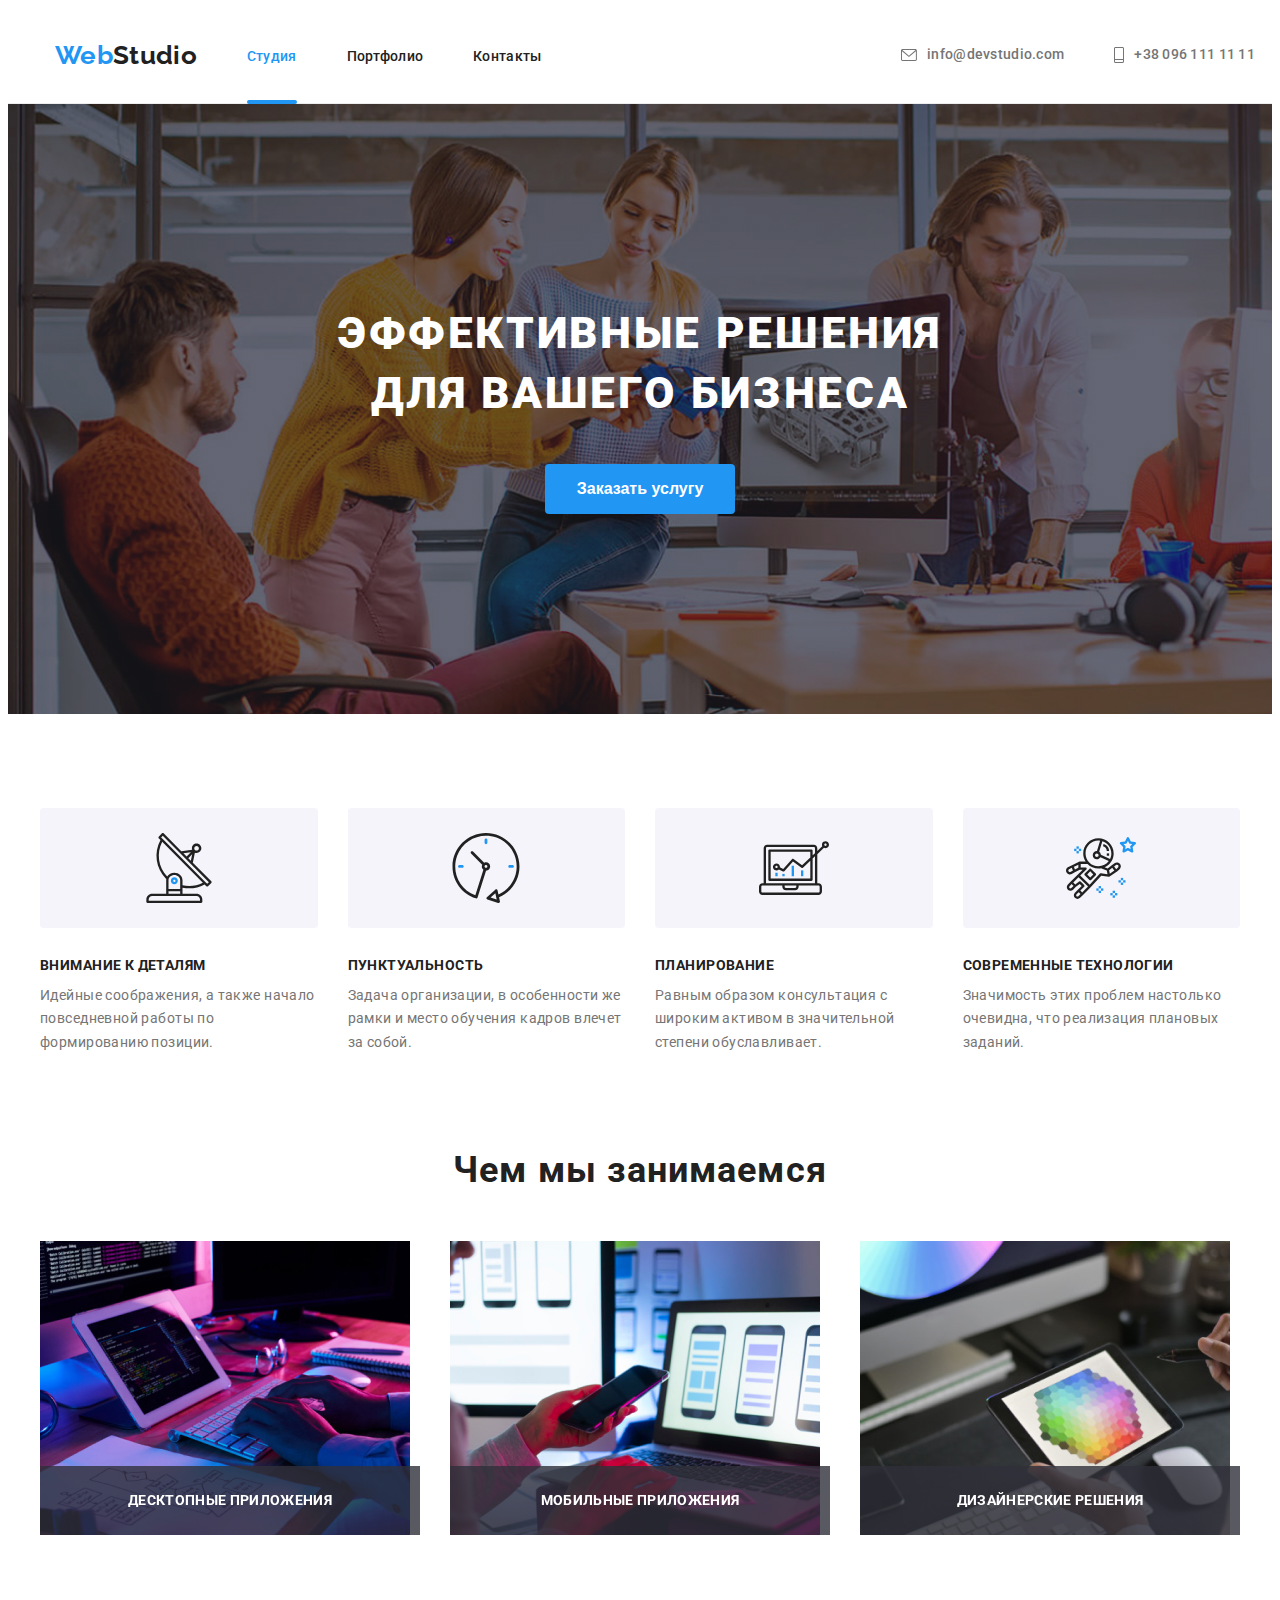
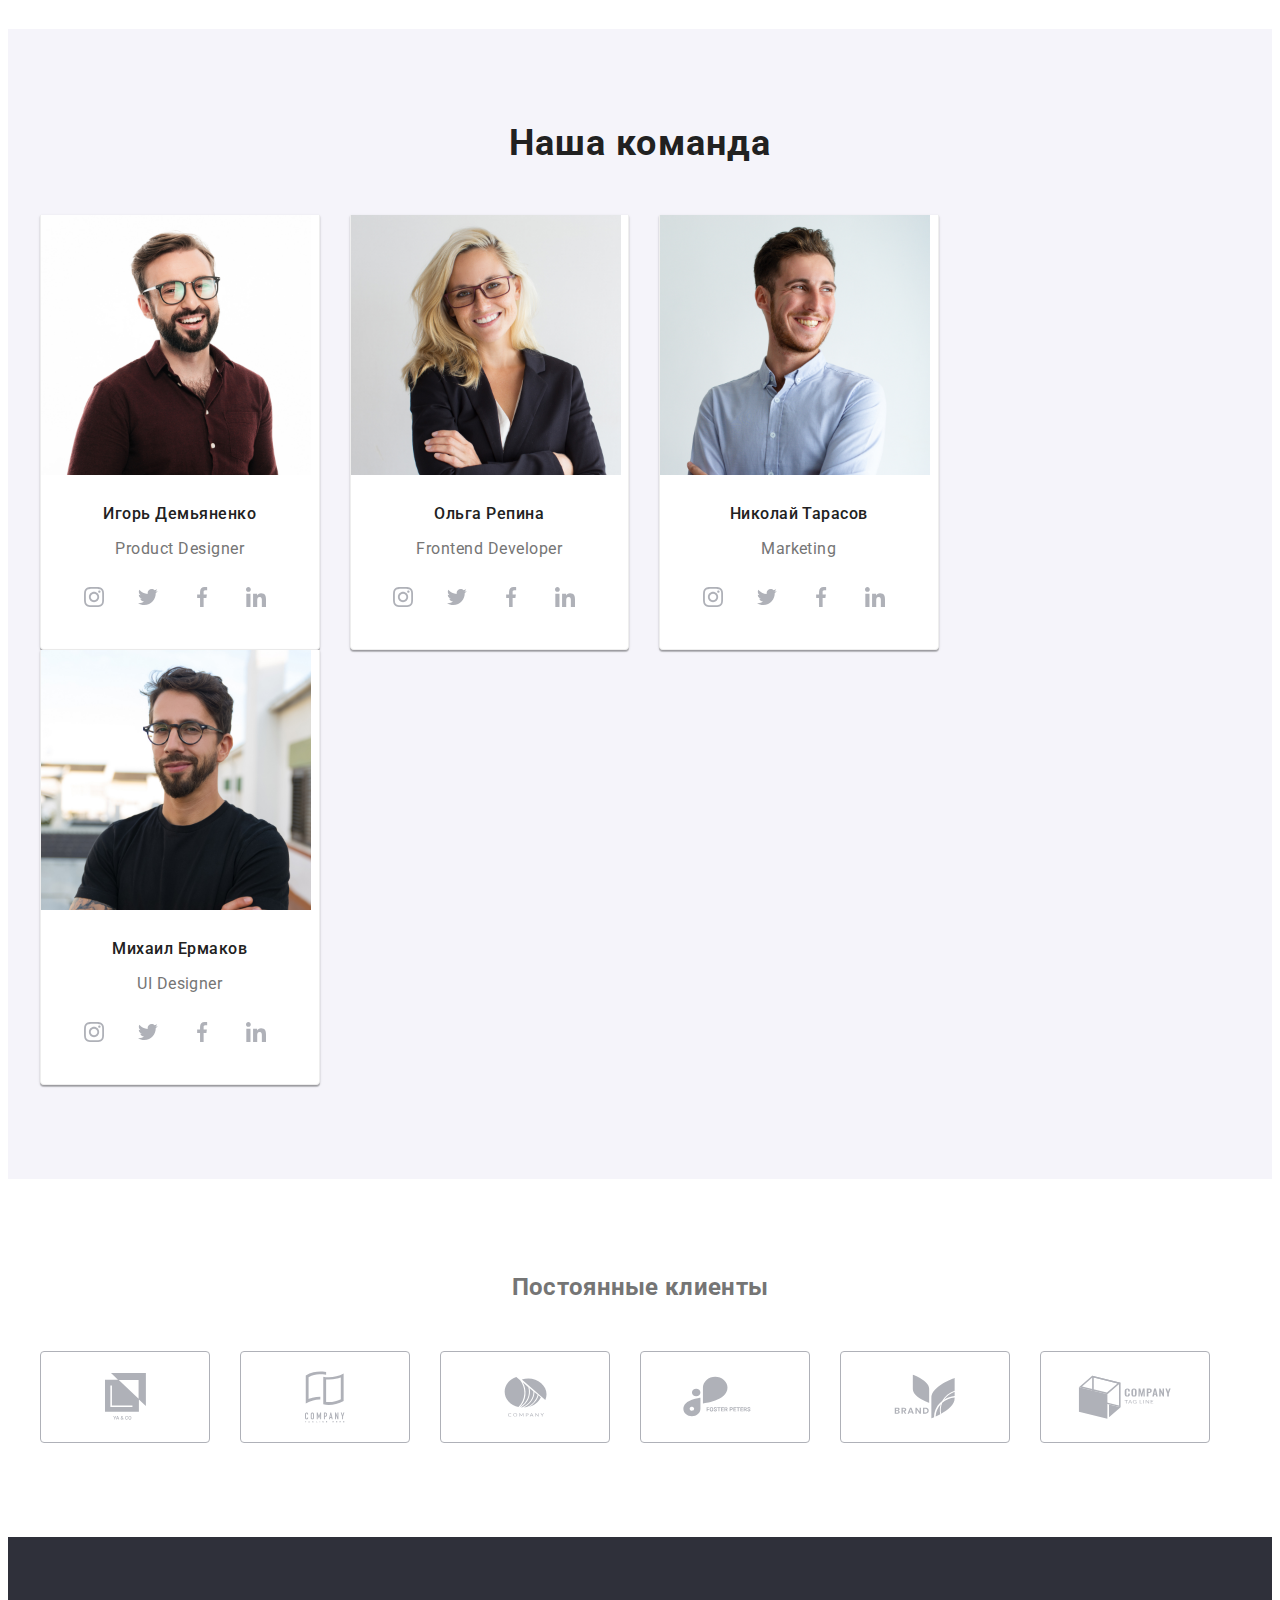
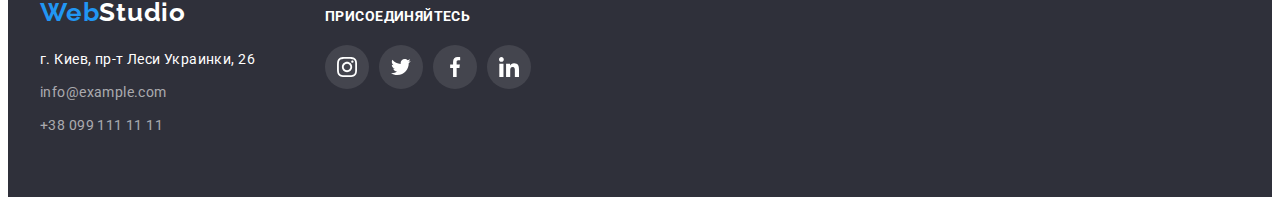
==== commit f9dae296: "1 comm" ====
--- a/index.html
+++ b/index.html
@@ -1,387 +1,436 @@
 <!DOCTYPE html>
 <html lang="en">
-<head>
-    <meta charset="UTF-8">
-    <meta http-equiv="X-UA-Compatible" content="IE=edge">
-    <meta name="viewport" content="width=device-width, initial-scale=1.0">
+  <head>
+    <meta charset="UTF-8" />
+    <meta http-equiv="X-UA-Compatible" content="IE=edge" />
+    <meta name="viewport" content="width=device-width, initial-scale=1.0" />
     <title>Document</title>
-    <link href="https://fonts.googleapis.com/css2?family=Roboto:wght@400;500;700;900&display=swap" rel="stylesheet">
-    <link href="https://fonts.googleapis.com/css2?family=Raleway:wght@700&display=swap" rel="stylesheet">
-    <link rel="stylesheet" href="https://cdnjs.cloudflare.com/ajax/libs/modern-normalize/1.1.0/modern-normalize.min.css" integrity="sha512-wpPYUAdjBVSE4KJnH1VR1HeZfpl1ub8YT/NKx4PuQ5NmX2tKuGu6U/JRp5y+Y8XG2tV+wKQpNHVUX03MfMFn9Q==" crossorigin="anonymous" referrerpolicy="no-referrer" />
-<link rel="stylesheet" href="./css/styles.css">
-</head>
-
-<body>
+    <link
+      href="https://fonts.googleapis.com/css2?family=Roboto:wght@400;500;700;900&display=swap"
+      rel="stylesheet"
+    />
+    <link
+      href="https://fonts.googleapis.com/css2?family=Raleway:wght@700&display=swap"
+      rel="stylesheet"
+    />
+    <link
+      rel="stylesheet"
+      href="https://cdnjs.cloudflare.com/ajax/libs/modern-normalize/1.1.0/modern-normalize.min.css"
+      integrity="sha512-wpPYUAdjBVSE4KJnH1VR1HeZfpl1ub8YT/NKx4PuQ5NmX2tKuGu6U/JRp5y+Y8XG2tV+wKQpNHVUX03MfMFn9Q=="
+      crossorigin="anonymous"
+      referrerpolicy="no-referrer"
+    />
+    <link rel="stylesheet" href="./css/styles.css" />
+  </head>
+
+  <body>
     <header class="page-header">
-        <div class="container main-nav" >
+      <div class="container main-nav">
         <a href="" class="logo">Web<span class="logo-studio">Studio</span></a>
-      
-        <nav class="head-nav"> 
-            <ul class="site-nav list">
-                <li class="item"><a href="" class="link active-storage">Студия</a></li>
-                <li class="item"><a href="portfolio.html" class="link">Портфолио</a></li>
-                <li class="item"><a href="" class="link">Контакты</a></li>
-            </ul>
+
+        <nav class="head-nav">
+          <ul class="site-nav list">
+            <li class="site-nav-item item">
+              <a href="" class="link active-storage">Студия </a>
+            </li>
+            <li class="site-nav-item item">
+              <a href="portfolio.html" class="link">Портфолио </a>
+            </li>
+            <li class="site-nav-item item">
+              <a href="" class="link">Контакты </a>
+            </li>
+          </ul>
         </nav>
 
         <ul class="auth-nav">
-            <li class="item">
-                <a href="mailto:info@devstudio.com" class="content">
-                <svg class="contact-svg" height="12" width="16">
-                    <use href="./image/sprite.svg#icon-post" class="contact-hover"></use>
-                </svg>
-                 info@devstudio.com
+          <li class="item">
+            <a href="mailto:info@devstudio.com" class="content">
+              <svg class="contact-svg" height="12" width="16">
+                <use
+                  href="./image/sprite.svg#icon-post"
+                  class="contact-hover"
+                ></use>
+              </svg>
+              info@devstudio.com
             </a>
-        </li>
-            <li class="item">
-                <a href="tell:+380961111111" class="content">
-                <svg class="contact-svg" height="16" width="10">
-                    <use href="./image/sprite.svg#icon-phone-number" class="contact-hover"></use>
-                </svg>
-                +38 096 111 11 11  
+          </li>
+          <li class="item">
+            <a href="tell:+380961111111" class="content">
+              <svg class="contact-svg" height="16" width="10">
+                <use
+                  href="./image/sprite.svg#icon-phone-number"
+                  class="contact-hover"
+                ></use>
+              </svg>
+              +38 096 111 11 11
             </a>
-        </li>
-
+          </li>
         </ul>
-    </div>
+      </div>
     </header>
 
-    <div class="container">
-
-    </div>
-
-        <main>
-        <section class="hero">
-            <div class="hero-section">
-            <h1 class="hero-title">Эффективные решения <br>
-                для вашего бизнеса</h1>
-            <button type="button" class="hero-button">
-                Заказать услугу
-            </button>
-        </div>
-        </section>
-
-    <section class="head-info-section section">
+    <div class="container"></div>
+
+    <main>
+      <section class="hero">
+        <div class="hero-section">
+          <h1 class="hero-title">
+            Эффективные решения <br />
+            для вашего бизнеса
+          </h1>
+          <button type="button" class="hero-button" data-modal-open>Заказать услугу</button>
+
+          <div class="backdrop is-hidden" data-modal>
+              <div class="modal">
+              <button class="close-button" data-modal-close>X</button>
+            </div>
+          </div>
+        </div>
+      </section>
+
+      <section class="head-info-section section">
         <div class="container main-info">
-        <ul class="site-info">
+          <ul class="site-info">
             <li class="item advantages-content icon-antena">
-                <h2 class="section-title">Внимание к деталям</h2>
-                <p class="section-p">
-                    Идейные соображения, а также начало повседневной 
-                    работы по формированию позиции.
-                </p>
+              <h2 class="section-title">Внимание к деталям</h2>
+              <p class="section-p">
+                Идейные соображения, а также начало повседневной работы по
+                формированию позиции.
+              </p>
             </li>
             <li class="item advantages-content icon-time">
-                <h2 class="section-title">Пунктуальность</h2>
-                <p class="section-p">
-                    Задача организации, в особенности же
-                     рамки и место обучения кадров влечет за собой.
-                </p>
+              <h2 class="section-title">Пунктуальность</h2>
+              <p class="section-p">
+                Задача организации, в особенности же рамки и место обучения
+                кадров влечет за собой.
+              </p>
             </li>
             <li class="item advantages-content icon-notebook">
-                <h2 class="section-title">Планирование</h2>
-                <p class="section-p">
-                    Равным образом консультация с 
-                    широким активом в значительной степени обуславливает.
-                </p>
+              <h2 class="section-title">Планирование</h2>
+              <p class="section-p">
+                Равным образом консультация с широким активом в значительной
+                степени обуславливает.
+              </p>
             </li>
             <li class="item advantages-content icon-cosmo">
-                <h2 class="section-title">Современные технологии</h2>
-                <p class="section-p">
-                    Значимость этих
-                     проблем настолько очевидна, что реализация плановых заданий.
-                </p>
-            </li>
-        </ul>
-    </div>
-    </section>
-
-    <section class="index-photo-section section ">
+              <h2 class="section-title">Современные технологии</h2>
+              <p class="section-p">
+                Значимость этих проблем настолько очевидна, что реализация
+                плановых заданий.
+              </p>
+            </li>
+          </ul>
+        </div>
+      </section>
+
+      <section class="index-photo-section section">
         <div class="container">
-        <h2 class="index-photo-title">Чем мы занимаемся</h2>
-        
-        <ul class="index-photo-list">
+          <h2 class="index-photo-title">Чем мы занимаемся</h2>
+
+          <ul class="index-photo-list">
             <li class="index-photo-item">
-                <img src="image/img.jpg" alt="Планшет с клавиатурой" width="370">
+              <img
+                src="image/img.jpg"
+                alt="Планшет с клавиатурой"
+                width="370"
+              />
+              <h3 class="index-photo-text">Десктопные приложения</h3>
             </li>
             <li class="index-photo-item">
-                <img src="image/float.jpg" alt="Телефон в руках" width="370">
+              <img src="image/float.jpg" alt="Телефон в руках" width="370" />
+              <h3 class="index-photo-text">Мобильные приложения</h3>
             </li>
             <li class="index-photo-item">
-                <img src="image/gg.jpg" alt="Палитра в планешете" width="370">           
-            </li>
-        </ul>
-    </div>
-    </section>
-
-    <section class="team-section section" >
+              <img src="image/gg.jpg" alt="Палитра в планешете" width="370" />
+              <h3 class="index-photo-text">Дизайнерские решения</h3>
+            </li>
+          </ul>
+        </div>
+      </section>
+
+      <section class="team-section section">
         <div class="container">
-
-        <h2 class="team-section-title">Наша команда</h2>
-        
-        <ul class="team-list">
+          <h2 class="team-section-title">Наша команда</h2>
+
+          <ul class="team-list">
             <li class="team-item">
-                <img src="image/team1.jpg" alt="фото Игорь Демьяненко" width="270">
-            <div class="team-div">
+              <img
+                src="image/team1.jpg"
+                alt="фото Игорь Демьяненко"
+                width="270"
+              />
+              <div class="team-div">
                 <h3 class="name">Игорь Демьяненко</h3>
                 <p class="section-p3">Product Designer</p>
-                
+
                 <ul class="social-list">
-                    <li class="social-item">
-                        <a href ="" class="social-link">
-                            <svg class="social-icon" height="20" width="20">
-                                <use href="./image/sprite.svg#icon-instagram"></use>
-                            </svg>
-                        </a>  
-                    </li>
-                    <li class="social-item">
-                        <a href ="" class="social-link">
-                            <svg class="social-icon" height="20" width="20">
-                                <use href="./image/sprite.svg#icon-twitter"></use>
-                            </svg>
-                        </a> 
-                    </li>
-                    <li class="social-item">
-                        <a href ="" class="social-link">
-                            <svg class="social-icon" height="20" width="20">
-                                <use href="./image/sprite.svg#icon-facebook"></use>
-                            </svg>
-                        </a> 
-                    </li>
-                    <li class="social-item">
-                        <a href ="" class="social-link">
-                            <svg class="social-icon" height="20" width="20">
-                                <use href="./image/sprite.svg#icon-linkedin"></use>
-                            </svg>
-                        </a> 
-                    </li>
+                  <li class="social-item">
+                    <a href="" class="social-link">
+                      <svg class="social-icon" height="20" width="20">
+                        <use href="./image/sprite.svg#icon-instagram"></use>
+                      </svg>
+                    </a>
+                  </li>
+                  <li class="social-item">
+                    <a href="" class="social-link">
+                      <svg class="social-icon" height="20" width="20">
+                        <use href="./image/sprite.svg#icon-twitter"></use>
+                      </svg>
+                    </a>
+                  </li>
+                  <li class="social-item">
+                    <a href="" class="social-link">
+                      <svg class="social-icon" height="20" width="20">
+                        <use href="./image/sprite.svg#icon-facebook"></use>
+                      </svg>
+                    </a>
+                  </li>
+                  <li class="social-item">
+                    <a href="" class="social-link">
+                      <svg class="social-icon" height="20" width="20">
+                        <use href="./image/sprite.svg#icon-linkedin"></use>
+                      </svg>
+                    </a>
+                  </li>
                 </ul>
-            </div>
+              </div>
             </li>
 
             <li class="team-item">
-                <img src="image/team2.jpg" alt="фото Ольга Репина" width="270">
-                <div class="team-div">
+              <img src="image/team2.jpg" alt="фото Ольга Репина" width="270" />
+              <div class="team-div">
                 <h3 class="name">Ольга Репина</h3>
                 <p class="section-p3">Frontend Developer</p>
-                
+
                 <ul class="social-list">
-                    <li class="social-item">
-                        <a href ="" class="social-link">
-                            <svg class="social-icon" height="20" width="20">
-                                <use href="./image/sprite.svg#icon-instagram"></use>
-                            </svg>
-                        </a>  
-                    </li>
-                    <li class="social-item">
-                        <a href ="" class="social-link">
-                            <svg class="social-icon" height="20" width="20">
-                                <use href="./image/sprite.svg#icon-twitter"></use>
-                            </svg>
-                        </a> 
-                    </li>
-                    <li class="social-item">
-                        <a href ="" class="social-link">
-                            <svg class="social-icon" height="20" width="20">
-                                <use href="./image/sprite.svg#icon-facebook"></use>
-                            </svg>
-                        </a> 
-                    </li>
-                    <li class="social-item">
-                        <a href ="" class="social-link">
-                            <svg class="social-icon" height="20" width="20">
-                                <use href="./image/sprite.svg#icon-linkedin"></use>
-                            </svg>
-                        </a> 
-                    </li>
+                  <li class="social-item">
+                    <a href="" class="social-link">
+                      <svg class="social-icon" height="20" width="20">
+                        <use href="./image/sprite.svg#icon-instagram"></use>
+                      </svg>
+                    </a>
+                  </li>
+                  <li class="social-item">
+                    <a href="" class="social-link">
+                      <svg class="social-icon" height="20" width="20">
+                        <use href="./image/sprite.svg#icon-twitter"></use>
+                      </svg>
+                    </a>
+                  </li>
+                  <li class="social-item">
+                    <a href="" class="social-link">
+                      <svg class="social-icon" height="20" width="20">
+                        <use href="./image/sprite.svg#icon-facebook"></use>
+                      </svg>
+                    </a>
+                  </li>
+                  <li class="social-item">
+                    <a href="" class="social-link">
+                      <svg class="social-icon" height="20" width="20">
+                        <use href="./image/sprite.svg#icon-linkedin"></use>
+                      </svg>
+                    </a>
+                  </li>
                 </ul>
-            </div>
+              </div>
             </li>
 
             <li class="team-item">
-                <img src="image/team4.jpg" alt="фото Николай Тарасов" width="270">
-                <div class="team-div">
+              <img
+                src="image/team4.jpg"
+                alt="фото Николай Тарасов"
+                width="270"
+              />
+              <div class="team-div">
                 <h3 class="name">Николай Тарасов</h3>
                 <p class="section-p3">Marketing</p>
 
                 <ul class="social-list">
-                    <li class="social-item">
-                        <a href ="" class="social-link">
-                            <svg class="social-icon" height="20" width="20">
-                                <use href="./image/sprite.svg#icon-instagram"></use>
-                            </svg>
-                        </a>  
-                    </li>
-                    <li class="social-item">
-                        <a href ="" class="social-link">
-                            <svg class="social-icon" height="20" width="20">
-                                <use href="./image/sprite.svg#icon-twitter"></use>
-                            </svg>
-                        </a> 
-                    </li>
-                    <li class="social-item">
-                        <a href ="" class="social-link">
-                            <svg class="social-icon" height="20" width="20">
-                                <use href="./image/sprite.svg#icon-facebook"></use>
-                            </svg>
-                        </a> 
-                    </li>
-                    <li class="social-item">
-                        <a href ="" class="social-link">
-                            <svg class="social-icon" height="20" width="20">
-                                <use href="./image/sprite.svg#icon-linkedin"></use>
-                            </svg>
-                        </a> 
-                    </li>
+                  <li class="social-item">
+                    <a href="" class="social-link">
+                      <svg class="social-icon" height="20" width="20">
+                        <use href="./image/sprite.svg#icon-instagram"></use>
+                      </svg>
+                    </a>
+                  </li>
+                  <li class="social-item">
+                    <a href="" class="social-link">
+                      <svg class="social-icon" height="20" width="20">
+                        <use href="./image/sprite.svg#icon-twitter"></use>
+                      </svg>
+                    </a>
+                  </li>
+                  <li class="social-item">
+                    <a href="" class="social-link">
+                      <svg class="social-icon" height="20" width="20">
+                        <use href="./image/sprite.svg#icon-facebook"></use>
+                      </svg>
+                    </a>
+                  </li>
+                  <li class="social-item">
+                    <a href="" class="social-link">
+                      <svg class="social-icon" height="20" width="20">
+                        <use href="./image/sprite.svg#icon-linkedin"></use>
+                      </svg>
+                    </a>
+                  </li>
                 </ul>
-            </div>
+              </div>
             </li>
 
             <li class="team-item">
-                <img src="image/team3.jpg" alt="фото Михаил Ермаков" width="270">
-                <div class="team-div">
+              <img
+                src="image/team3.jpg"
+                alt="фото Михаил Ермаков"
+                width="270"
+              />
+              <div class="team-div">
                 <h3 class="name">Михаил Ермаков</h3>
                 <p class="section-p3">UI Designer</p>
 
                 <ul class="social-list">
-                    <li class="social-item">
-                        <a href ="" class="social-link">
-                            <svg class="social-icon" height="20" width="20">
-                                <use href="./image/sprite.svg#icon-instagram"></use>
-                            </svg>
-                        </a>  
-                    </li>
-                    <li class="social-item">
-                        <a href ="" class="social-link">
-                            <svg class="social-icon" height="20" width="20">
-                                <use href="./image/sprite.svg#icon-twitter"></use>
-                            </svg>
-                        </a> 
-                    </li>
-                    <li class="social-item">
-                        <a href ="" class="social-link">
-                            <svg class="social-icon" height="20" width="20">
-                                <use href="./image/sprite.svg#icon-facebook"></use>
-                            </svg>
-                        </a> 
-                    </li>
-                    <li class="social-item">
-                        <a href ="" class="social-link">
-                            <svg class="social-icon" height="20" width="20">
-                                <use href="./image/sprite.svg#icon-linkedin"></use>
-                            </svg>
-                        </a> 
-                    </li>
+                  <li class="social-item">
+                    <a href="" class="social-link">
+                      <svg class="social-icon" height="20" width="20">
+                        <use href="./image/sprite.svg#icon-instagram"></use>
+                      </svg>
+                    </a>
+                  </li>
+                  <li class="social-item">
+                    <a href="" class="social-link">
+                      <svg class="social-icon" height="20" width="20">
+                        <use href="./image/sprite.svg#icon-twitter"></use>
+                      </svg>
+                    </a>
+                  </li>
+                  <li class="social-item">
+                    <a href="" class="social-link">
+                      <svg class="social-icon" height="20" width="20">
+                        <use href="./image/sprite.svg#icon-facebook"></use>
+                      </svg>
+                    </a>
+                  </li>
+                  <li class="social-item">
+                    <a href="" class="social-link">
+                      <svg class="social-icon" height="20" width="20">
+                        <use href="./image/sprite.svg#icon-linkedin"></use>
+                      </svg>
+                    </a>
+                  </li>
                 </ul>
-            </div>
-            </li>
-        </ul>
-    </div>
-    </section>
-
-    <section class="regular-clients-section section">
+              </div>
+            </li>
+          </ul>
+        </div>
+      </section>
+
+      <section class="regular-clients-section section">
         <div class="container">
-      <h2 class="regular-clients-title">Постоянные клиенты</h2>
-      <ul class="regular-clients-list">
-        <li class="regular-clients-item">
-            <a href="" class="regular-clients-link">
-            <svg class="" height="47" width="41">
-                <use href="./image/sprite.svg#icon-group-6"></use>
-            </svg>
-        </a>
-        </li>
-        <li class="regular-clients-item">
-            <a href="" class="regular-clients-link">
-            <svg class="" height="52" width="40">
-                <use href="./image/sprite.svg#icon-group-4"></use>
-            </svg>
-        </a>
-        </li>
-        <li class="regular-clients-item">
-            <a href="" class="regular-clients-link">
-            <svg class="" height="41" width="43">
-                <use href="./image/sprite.svg#icon-group-1"></use>
-            </svg>
-        </a>
-        </li>
-        <li class="regular-clients-item">
-            <a href="" class="regular-clients-link">
-            <svg class="" height="41" width="84">
-                <use href="./image/sprite.svg#icon-group-2"></use>
-            </svg>
-        </a>
-        </li>
-        <li class="regular-clients-item">
-            <a href="" class="regular-clients-link">
-            <svg class="" height="45" width="62">
-                <use href="./image/sprite.svg#icon-group-3"></use>
-            </svg>
-        </a>
-        </li>
-        <li class="regular-clients-item">
-            <a href="" class="regular-clients-link">
-            <svg class="" height="44" width="94">
-                <use href="./image/sprite.svg#icon-group5"></use>
-            </svg>
-        </a>
-        </li>
-      </ul>
-    </div>
-    </section>
+          <h2 class="regular-clients-title">Постоянные клиенты</h2>
+          <ul class="regular-clients-list">
+            <li class="regular-clients-item">
+              <a href="" class="regular-clients-link">
+                <svg class="" height="47" width="41">
+                  <use href="./image/sprite.svg#icon-group-6"></use>
+                </svg>
+              </a>
+            </li>
+            <li class="regular-clients-item">
+              <a href="" class="regular-clients-link">
+                <svg class="" height="52" width="40">
+                  <use href="./image/sprite.svg#icon-group-4"></use>
+                </svg>
+              </a>
+            </li>
+            <li class="regular-clients-item">
+              <a href="" class="regular-clients-link">
+                <svg class="" height="41" width="43">
+                  <use href="./image/sprite.svg#icon-group-1"></use>
+                </svg>
+              </a>
+            </li>
+            <li class="regular-clients-item">
+              <a href="" class="regular-clients-link">
+                <svg class="" height="41" width="84">
+                  <use href="./image/sprite.svg#icon-group-2"></use>
+                </svg>
+              </a>
+            </li>
+            <li class="regular-clients-item">
+              <a href="" class="regular-clients-link">
+                <svg class="" height="45" width="62">
+                  <use href="./image/sprite.svg#icon-group-3"></use>
+                </svg>
+              </a>
+            </li>
+            <li class="regular-clients-item">
+              <a href="" class="regular-clients-link">
+                <svg class="" height="44" width="94">
+                  <use href="./image/sprite.svg#icon-group5"></use>
+                </svg>
+              </a>
+            </li>
+          </ul>
+        </div>
+      </section>
     </main>
 
     <footer class="footer">
-        <div class="container footer-container">
+      <div class="container footer-container">
         <div class="low-nav">
-        <a href="" class="low-logo">Web<span class="logo-studio4">Studio</span></a>
-    <address>
-        <ul class="footer-list">
-            <li class="footer-list-item address">
+          <a href="" class="low-logo"
+            >Web<span class="logo-studio4">Studio</span></a
+          >
+          <address>
+            <ul class="footer-list">
+              <li class="footer-list-item address">
                 <a href="" class="address">г. Киев, пр-т Леси Украинки, 26</a>
-            </li>
-            <li class="footer-list-item footer-post">
+              </li>
+              <li class="footer-list-item footer-post">
                 <a href="" class="footer-post">info@example.com</a>
-            </li>
-            <li class="footer-list-item footer-number">
+              </li>
+              <li class="footer-list-item footer-number">
                 <a href="" class="footer-number">+38 099 111 11 11</a>
-            </li>
-        </ul>
-    </address>
-    </div>
-    <div class="social-link-section">
-        <h2 class="social-link-title">присоединяйтесь</h2>
-        <ul class="social-link-list">
+              </li>
+            </ul>
+          </address>
+        </div>
+        <div class="social-link-section">
+          <h2 class="social-link-title">присоединяйтесь</h2>
+          <ul class="social-link-list">
             <li class="social-link-item">
-                <a href ="" class="footer-social-link">
+              <a href="" class="footer-social-link">
                 <svg class="footer-social-icon" height="20" width="20">
-                    <use href="./image/sprite.svg#icon-instagram"></use>
-                </svg>
-            </a>
+                  <use href="./image/sprite.svg#icon-instagram"></use>
+                </svg>
+              </a>
             </li>
             <li class="social-link-item">
-                <a href ="" class="footer-social-link">
-                    <svg class="footer-social-icon" height="20" width="20">
-                        <use href="./image/sprite.svg#icon-twitter"></use>
-                    </svg>
-                </a>  
-            </li> 
+              <a href="" class="footer-social-link">
+                <svg class="footer-social-icon" height="20" width="20">
+                  <use href="./image/sprite.svg#icon-twitter"></use>
+                </svg>
+              </a>
+            </li>
             <li class="social-link-item">
-                <a href ="" class="footer-social-link">
-                    <svg class="footer-social-icon" height="20" width="20">
-                        <use href="./image/sprite.svg#icon-facebook"></use>
-                    </svg>
-                </a>  
+              <a href="" class="footer-social-link">
+                <svg class="footer-social-icon" height="20" width="20">
+                  <use href="./image/sprite.svg#icon-facebook"></use>
+                </svg>
+              </a>
             </li>
             <li class="social-link-item">
-                <a href ="" class="footer-social-link">
-                    <svg class="footer-social-icon" height="20" width="20">
-                        <use href="./image/sprite.svg#icon-linkedin"></use>
-                    </svg>
-                </a>  
-            </li>
-        </ul>
-    </div>
-</div>
+              <a href="" class="footer-social-link">
+                <svg class="footer-social-icon" height="20" width="20">
+                  <use href="./image/sprite.svg#icon-linkedin"></use>
+                </svg>
+              </a>
+            </li>
+          </ul>
+        </div>
+      </div>
     </footer>
-</body>
-</html>+
+    <script src="./js/modal.js"></script>
+  </body>
+</html>
--- a/css/styles.css
+++ b/css/styles.css
@@ -19,6 +19,35 @@
 .section {
   padding: 94px 0;
 }
+
+.visually-hidden {
+  position: absolute !important;
+  clip: rect(1px 1px 1px 1px);
+  clip: rect(1px, 1px, 1px, 1px);
+  padding: 0 !important;
+  border: 0 !important;
+  height: 1px !important;
+  width: 1px !important;
+  overflow: hidden;
+}
+
+.index-photo-text {
+  position: absolute;
+  bottom: 0;
+  color:rgba(255, 255, 255, 1);
+  background-color: rgba(47, 48, 58, 0.8);
+  width: 100%;
+  text-align: center;
+  padding-top: 27px;
+  padding-bottom: 27px;
+  font-weight: 700;
+  font-size: 14px;
+  line-height: 1.14;
+  text-transform: uppercase;
+}
+
+
+
 
 h1,
 h2,
@@ -52,6 +81,8 @@
 letter-spacing: 0.03em;
 }
 
+
+
 .list {
   list-style: none;
 }
@@ -127,6 +158,8 @@
   display: flex;
 }
 
+
+
 .site-nav .item + .item {
   margin-left: 50px;
 }
@@ -142,17 +175,30 @@
 font-size: 14px;
 line-height: 1.14;
 letter-spacing: 0.02em;
-
-}
+transition:color 250ms cubic-bezier(0.4, 0, 0.2, 1);
+}
+
+
 .site-nav .active-storage {
-    color: var(--accent-color);
     text-decoration: none;
     font-size: 14px;
 line-height: 1.14;
 letter-spacing: 0.02em;
+position: relative;
+
 
 color: var(--accent-color);
-
+}
+
+.active-storage::after {
+  position: absolute;
+  display: block;
+    content: "";
+    width: 100%;
+    height: 4px;
+    background: #2196F3;
+    border-radius: 2px;
+    bottom: -40px;
 }
 .site-nav .link:hover,
 .site-nav .link:focus {
@@ -175,6 +221,11 @@
  fill: #2196f3;
  border: 1px solid #2196f3;
 }
+
+.regular-clients-link:focus {
+  fill: #2196f3;
+  border: 1px solid #2196f3;
+ }
 
 .regular-clients-list {
   display: flex;
@@ -190,6 +241,7 @@
   display: flex;
   justify-content: center;
   align-items: center;
+  transition: fill 250ms, border 250ms cubic-bezier(0.4, 0, 0.2, 1);
 }
 
 .regular-clients-item:not(:last-child) {
@@ -229,6 +281,8 @@
 }
 
 .content {
+  display: flex;
+  align-items: center;
   text-decoration: none;
   font-weight: 500;
   font-size: 14px;
@@ -236,10 +290,10 @@
   letter-spacing: 0.02em;
   
   color: #757575;
+  transition: color 250ms cubic-bezier(0.4, 0, 0.2, 1);
 }
 
 .content:hover,
- 
 .content:focus {
    color: var(--accent-color); 
 }
@@ -282,6 +336,7 @@
 .index-photo-item {
   --grid-item: 3;
   margin-left: 30px;
+  position: relative;
 }
 
 .index-photo-item {
@@ -351,6 +406,8 @@
   margin-right: 10px;
   fill: currentColor;
 }
+
+
 
 .content:hover,
 .content:focus {
@@ -500,6 +557,35 @@
 
 }
 
+.backdrop {
+  position: fixed;
+  top: 0;
+  left: 0;
+  width: 100%;
+ height: 100%;
+ background-color: rgba(0, 0, 0, 0.2);
+}
+
+.backdrop.is-hidden {
+  opacity: 0;
+  pointer-events: none;
+}
+
+.modal {
+  position: absolute;
+  padding: 40px;
+  top: 50%;
+  left: 50%;
+  transform: translate(-50%, -50%);
+
+  width: 528px;
+  height: 581px;
+  background-color: #ffffff;
+
+}
+
+
+
 .social-item {
   background-color: rgba(255, 255, 255, 0.1);
 }
@@ -513,13 +599,15 @@
   display: flex;
   justify-content: center;
   align-items: center;
+  transition: fill 250ms , background-color 250ms cubic-bezier(0.4, 0, 0.2, 1);
 }
 
 .social-link:not(last-child) {
   margin-right: 10px;
 }
 
-.social-link:hover {
+.social-link:hover,
+.social-link:focus {
   background-color: #2196f3;
   fill: rgba(255, 255, 255, 1);
 }
@@ -533,9 +621,14 @@
   display: flex;
   justify-content: center;
   align-items: center;
+  transition: background-color 250ms cubic-bezier(0.4, 0, 0.2, 1);
 }
 
 .footer-social-link:hover {
+  background-color: var(--accent-color);
+}
+
+.footer-social-link:focus {
   background-color: var(--accent-color);
 }
 
@@ -594,6 +687,7 @@
 
 .portfolio-button-item {
  margin-left: 8px;
+ transition: background-color 250ms cubic-bezier(0.4, 0, 0.2, 1);
 }
 
 .portfolio-button-item {
@@ -631,22 +725,74 @@
   margin-top: -30px;
   display: flex;
   flex-wrap: wrap;
-  
 }
 
 .portfolio-item {
   margin-left: 30px;
   margin-top: 30px;
-}
-
-
-.portfolio-item:hover {
+  
+}
+
+.portfolio-photo-link {
+  text-decoration: none;
+  display: inline-block;
+  transition: box-shadow 250ms cubic-bezier(0.4, 0, 0.2, 1);
+}
+
+.portfolio-photo-link:focus {
   box-shadow: 0px 1px 1px rgba(0, 0, 0, 0.12), 0px 4px 4px rgba(0, 0, 0, 0.06), 1px 4px 6px rgba(0, 0, 0, 0.16);
 }
 
-.portfolio-item:focus {
+
+.portfolio-photo-link:hover {
   box-shadow: 0px 1px 1px rgba(0, 0, 0, 0.12), 0px 4px 4px rgba(0, 0, 0, 0.06), 1px 4px 6px rgba(0, 0, 0, 0.16);
- }
+    transform: translateY(0);
+  
+}
+
+.image-portfolio {
+  position: relative;
+  width: 370px;
+  overflow: hidden;
+}
+
+.image-img {
+  display: block;
+  width: 100%;
+}
+
+.image-overlay {
+  position: absolute;
+  top: 0;
+  left: 0;
+  width: 100%;
+  height: 100%;
+  background-color: rgba(33, 150, 243, 0.9);
+  color: #ffffff;
+  display: flex;
+  flex-direction: column;
+  align-items: center;
+  justify-content: center;
+  font-size: 18px;
+  line-height: 1.55;
+  padding: 63px 24px;
+  transform: translateY(101%);
+  transition: transform 250ms;
+} 
+
+/* .image-overlay > * {
+  transform: translateY(100%);
+} */
+.portfolio-photo-link:hover .image-overlay,
+.portfolio-photo-link:focus .image-overlay {
+  transform: translateY(0%);
+}
+/* .image-overlay:hover {
+ 
+} */
+
+
+
 
 .portfolio-title {
   font-weight: 700;
@@ -743,9 +889,23 @@
 border-radius: 4px;
 border: none;
 
+transition: background-color 250ms, color 250ms cubic-bezier(0.4, 0, 0.2, 1) ;
+
 color: #212121;
 }
 
+.close-button {
+  position: absolute;
+    top: 8px;
+    right: 8px;
+    width: 30px;
+    height: 30px;
+    border-radius: 50%;
+    border: 1px solid rgba(0, 0, 0, 0.1);
+    background-color: transparent;
+    cursor: pointer;
+    padding: 0;
+}
 
 
 .button-item:hover,
@@ -772,6 +932,5 @@
   color: var(--title-text-color);
 }
 
- 
-
-
+
+
